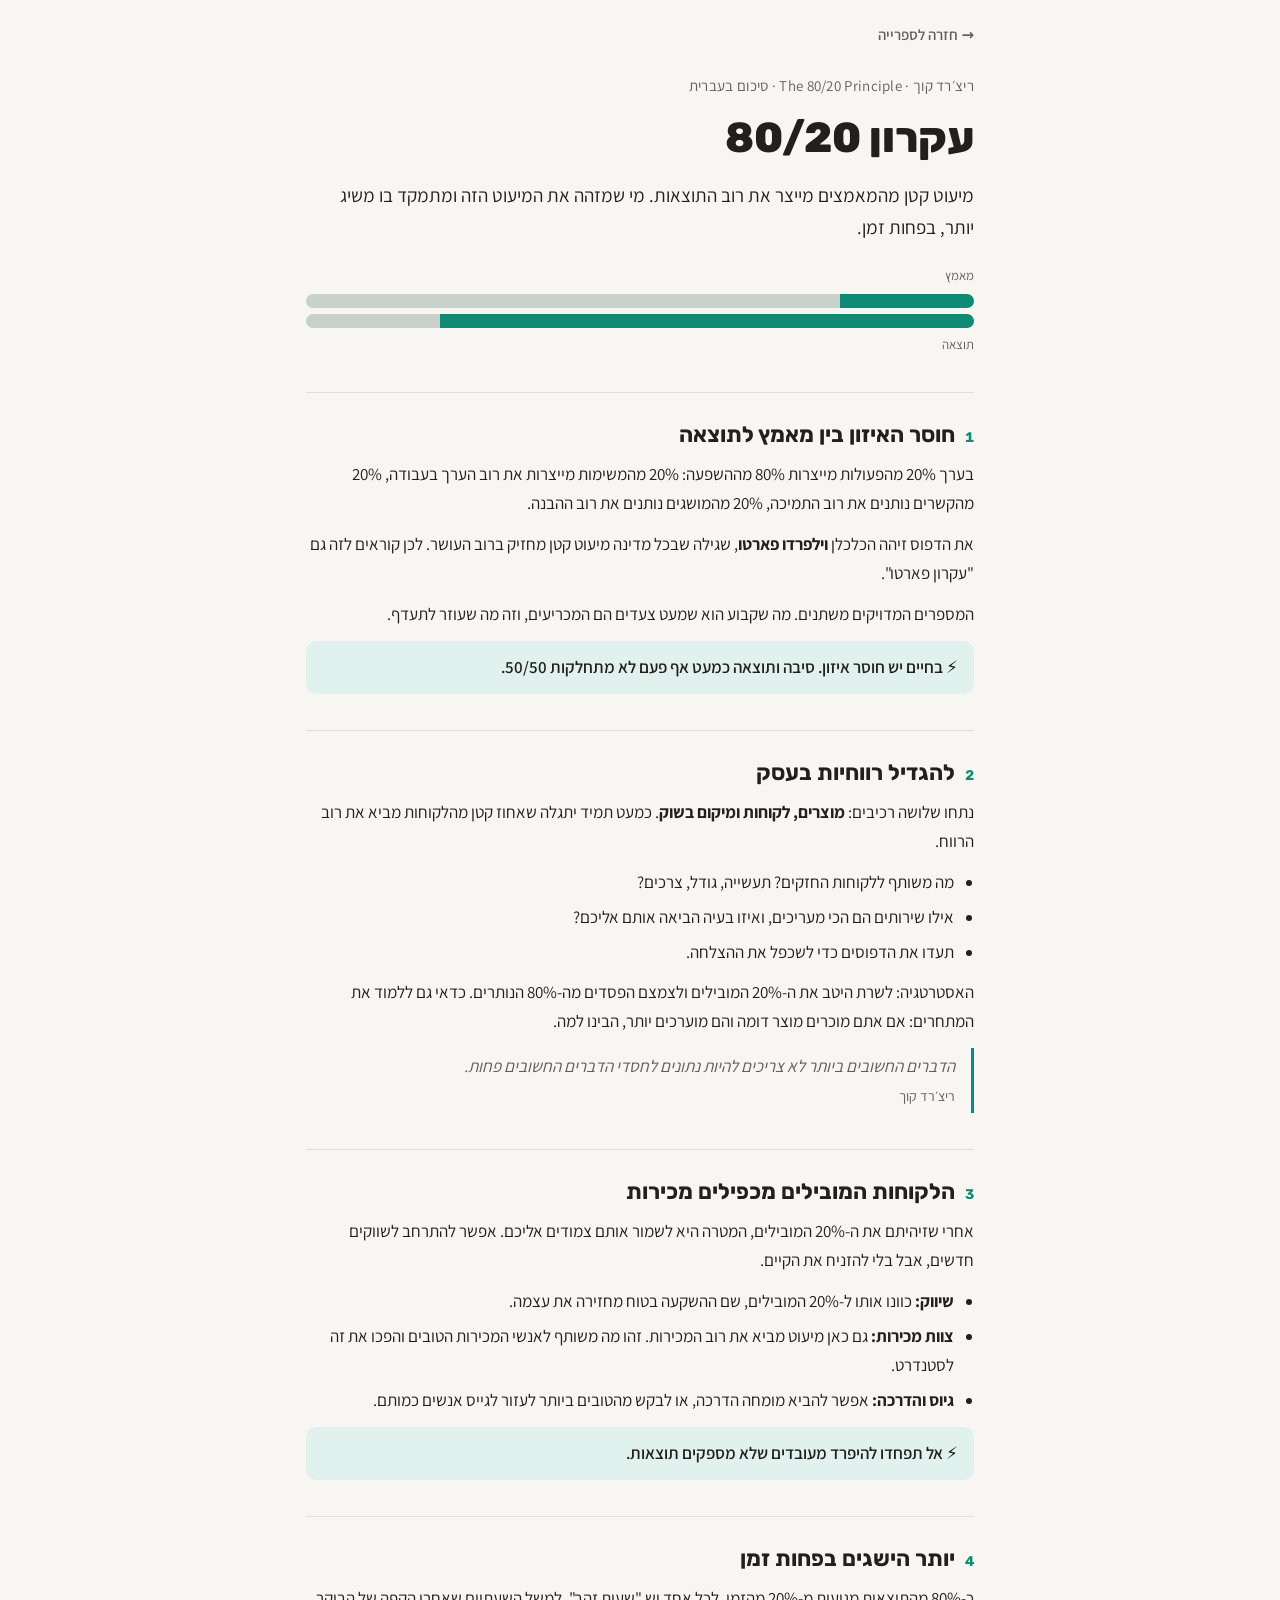
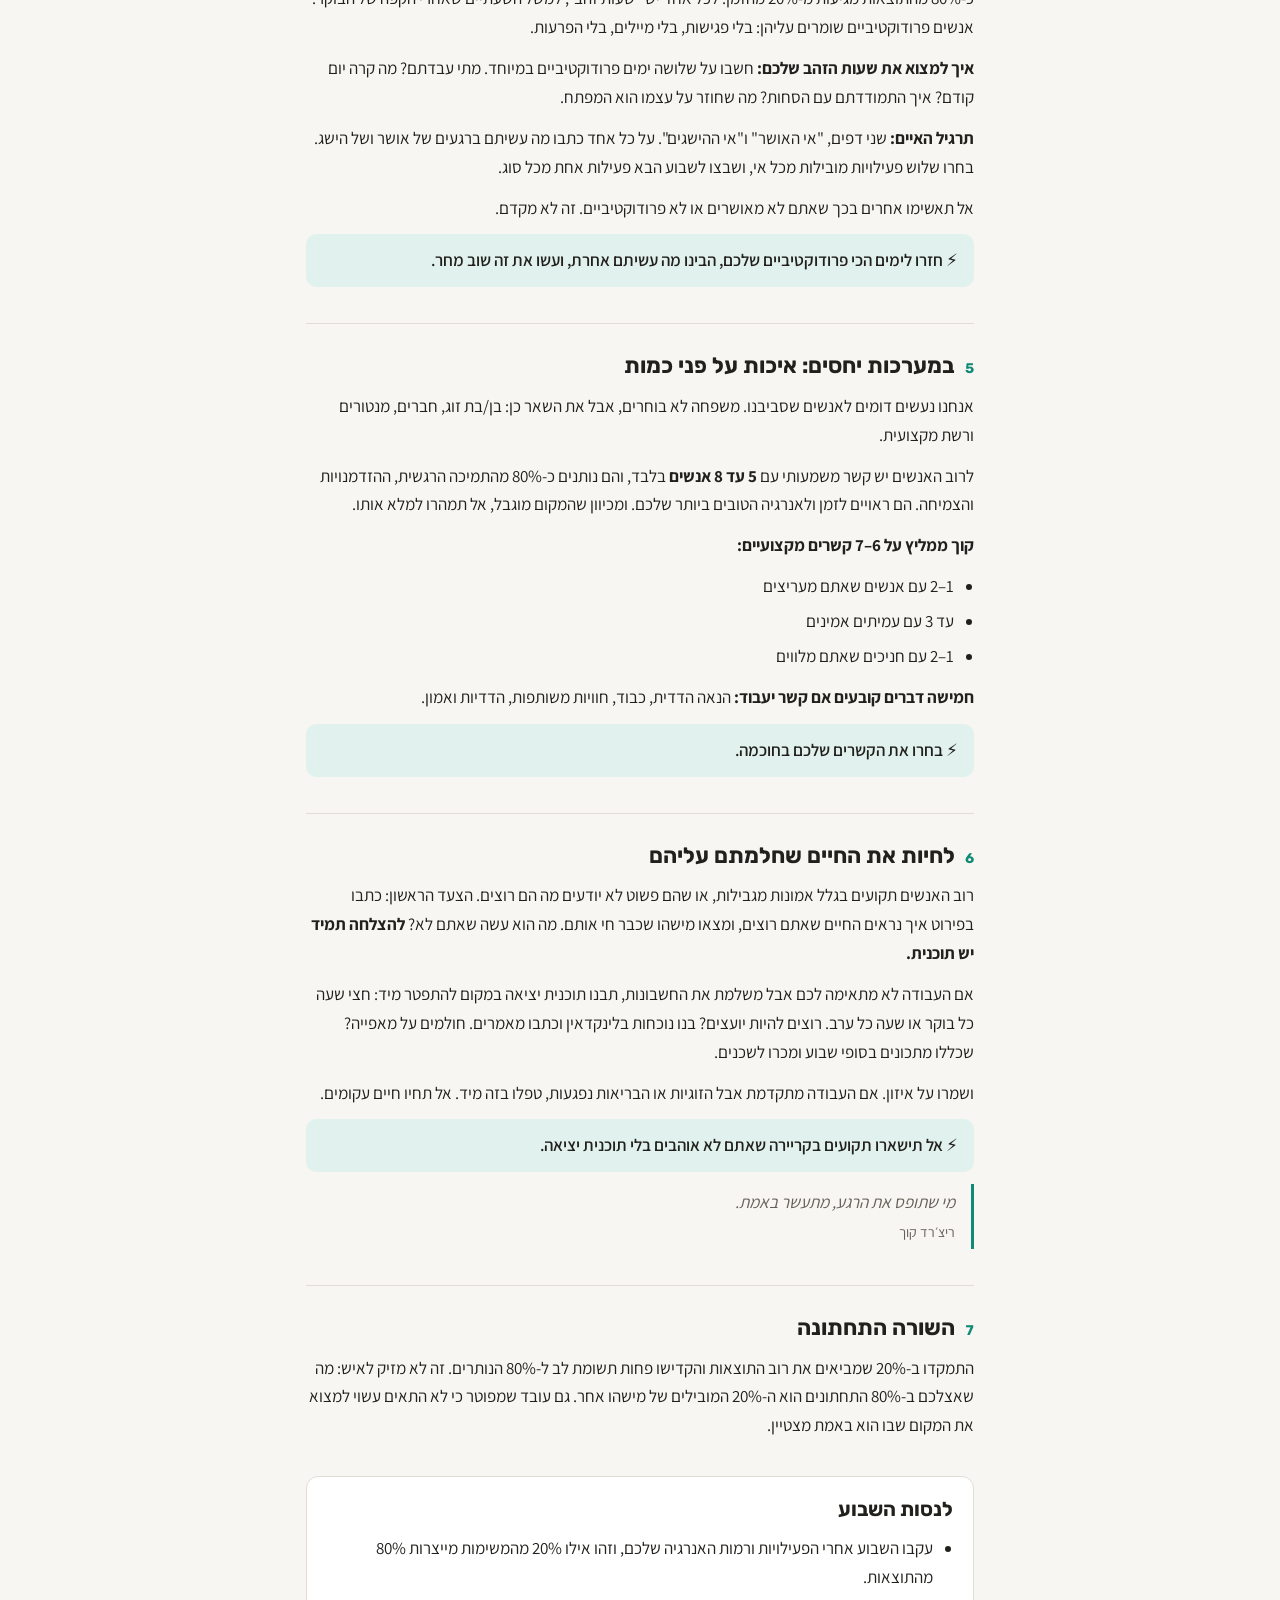
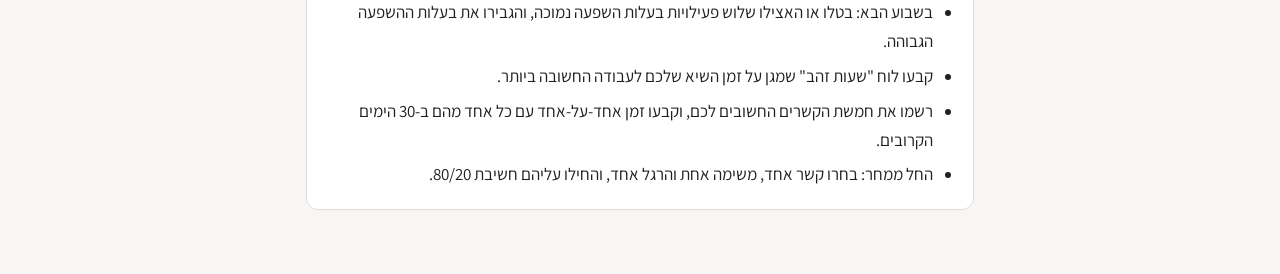
==== books/80-20-principle.html @ ce98ca0f "Restore folder structure (books/, assets/) so links and styles work Co-Authored-By: Claude Opus 5.5 " ====
<!doctype html>
<html lang="he" dir="rtl">
<head>
<meta charset="utf-8">
<meta name="viewport" content="width=device-width,initial-scale=1,viewport-fit=cover">
<title>עקרון 80/20 · הספרייה שלי</title>
<link rel="preconnect" href="https://fonts.googleapis.com">
<link rel="stylesheet" href="https://fonts.googleapis.com/css2?family=Rubik:wght@500;700;800&family=Assistant:wght@400;600;700&display=swap">
<link rel="stylesheet" href="../assets/book.css">
<style>
:root{--accent:#0f8a74;--accent-soft:#e1f2ee;--minor:#c9d1cd}
@media (prefers-color-scheme:dark){:root:not([data-theme="light"]){--accent:#3fc4a8;--accent-soft:#1d3530;--minor:#3a4440}}
:root[data-theme="dark"]{--accent:#3fc4a8;--accent-soft:#1d3530;--minor:#3a4440}
.split{display:flex;flex-direction:column;gap:6px;margin-top:8px}
.bar{display:flex;height:14px;border-radius:7px;overflow:hidden}
.bar .a{flex:20;background:var(--accent)} .bar .b{flex:80;background:var(--minor)}
.bar2 .a{flex:80;background:var(--accent)} .bar2 .b{flex:20;background:var(--minor)}
.split .lbl{display:flex;justify-content:space-between;font-size:13px;color:var(--muted)}
</style>
</head>
<body>
<nav class="topnav"><a href="../">→ חזרה לספרייה</a></nav>
<div class="wrap">
  <header>
    <div class="meta">ריצ׳רד קוך · The 80/20 Principle · סיכום בעברית</div>
    <h1>עקרון 80/20</h1>
    <p class="lead">מיעוט קטן מהמאמצים מייצר את רוב התוצאות. מי שמזהה את המיעוט הזה ומתמקד בו משיג יותר, בפחות זמן.</p>
    <div class="split" aria-label="20 אחוז מהמאמץ מייצרים 80 אחוז מהתוצאות">
      <div class="lbl"><span>מאמץ</span><span></span></div>
      <div class="bar"><span class="a"></span><span class="b"></span></div>
      <div class="bar bar2"><span class="a"></span><span class="b"></span></div>
      <div class="lbl"><span>תוצאה</span><span></span></div>
    </div>
  </header>

  <section>
    <h2><span class="n">1</span>חוסר האיזון בין מאמץ לתוצאה</h2>
    <p>בערך 20% מהפעולות מייצרות 80% מההשפעה: 20% מהמשימות מייצרות את רוב הערך בעבודה, 20% מהקשרים נותנים את רוב התמיכה, 20% מהמושגים נותנים את רוב ההבנה.</p>
    <p>את הדפוס זיהה הכלכלן <strong>וילפרדו פארטו</strong>, שגילה שבכל מדינה מיעוט קטן מחזיק ברוב העושר. לכן קוראים לזה גם "עקרון פארטו".</p>
    <p>המספרים המדויקים משתנים. מה שקבוע הוא שמעט צעדים הם המכריעים, וזה מה שעוזר לתעדף.</p>
    <p class="key">בחיים יש חוסר איזון. סיבה ותוצאה כמעט אף פעם לא מתחלקות 50/50.</p>
  </section>

  <section>
    <h2><span class="n">2</span>להגדיל רווחיות בעסק</h2>
    <p>נתחו שלושה רכיבים: <strong>מוצרים, לקוחות ומיקום בשוק</strong>. כמעט תמיד יתגלה שאחוז קטן מהלקוחות מביא את רוב הרווח.</p>
    <ul>
      <li>מה משותף ללקוחות החזקים? תעשייה, גודל, צרכים?</li>
      <li>אילו שירותים הם הכי מעריכים, ואיזו בעיה הביאה אותם אליכם?</li>
      <li>תעדו את הדפוסים כדי לשכפל את ההצלחה.</li>
    </ul>
    <p>האסטרטגיה: לשרת היטב את ה-20% המובילים ולצמצם הפסדים מה-80% הנותרים. כדאי גם ללמוד את המתחרים: אם אתם מוכרים מוצר דומה והם מוערכים יותר, הבינו למה.</p>
    <blockquote>הדברים החשובים ביותר לא צריכים להיות נתונים לחסדי הדברים החשובים פחות.<cite>ריצ׳רד קוך</cite></blockquote>
  </section>

  <section>
    <h2><span class="n">3</span>הלקוחות המובילים מכפילים מכירות</h2>
    <p>אחרי שזיהיתם את ה-20% המובילים, המטרה היא לשמור אותם צמודים אליכם. אפשר להתרחב לשווקים חדשים, אבל בלי להזניח את הקיים.</p>
    <ul>
      <li><strong>שיווק:</strong> כוונו אותו ל-20% המובילים, שם ההשקעה בטוח מחזירה את עצמה.</li>
      <li><strong>צוות מכירות:</strong> גם כאן מיעוט מביא את רוב המכירות. זהו מה משותף לאנשי המכירות הטובים והפכו את זה לסטנדרט.</li>
      <li><strong>גיוס והדרכה:</strong> אפשר להביא מומחה הדרכה, או לבקש מהטובים ביותר לעזור לגייס אנשים כמותם.</li>
    </ul>
    <p class="key">אל תפחדו להיפרד מעובדים שלא מספקים תוצאות.</p>
  </section>

  <section>
    <h2><span class="n">4</span>יותר הישגים בפחות זמן</h2>
    <p>כ-80% מהתוצאות מגיעות מ-20% מהזמן. לכל אחד יש "שעות זהב", למשל השעתיים שאחרי הקפה של הבוקר. אנשים פרודוקטיביים שומרים עליהן: בלי פגישות, בלי מיילים, בלי הפרעות.</p>
    <p><strong>איך למצוא את שעות הזהב שלכם:</strong> חשבו על שלושה ימים פרודוקטיביים במיוחד. מתי עבדתם? מה קרה יום קודם? איך התמודדתם עם הסחות? מה שחוזר על עצמו הוא המפתח.</p>
    <p><strong>תרגיל האיים:</strong> שני דפים, "אי האושר" ו"אי ההישגים". על כל אחד כתבו מה עשיתם ברגעים של אושר ושל הישג. בחרו שלוש פעילויות מובילות מכל אי, ושבצו לשבוע הבא פעילות אחת מכל סוג.</p>
    <p>אל תאשימו אחרים בכך שאתם לא מאושרים או לא פרודוקטיביים. זה לא מקדם.</p>
    <p class="key">חזרו לימים הכי פרודוקטיביים שלכם, הבינו מה עשיתם אחרת, ועשו את זה שוב מחר.</p>
  </section>

  <section>
    <h2><span class="n">5</span>במערכות יחסים: איכות על פני כמות</h2>
    <p>אנחנו נעשים דומים לאנשים שסביבנו. משפחה לא בוחרים, אבל את השאר כן: בן/בת זוג, חברים, מנטורים ורשת מקצועית.</p>
    <p>לרוב האנשים יש קשר משמעותי עם <strong>5 עד 8 אנשים</strong> בלבד, והם נותנים כ-80% מהתמיכה הרגשית, ההזדמנויות והצמיחה. הם ראויים לזמן ולאנרגיה הטובים ביותר שלכם. ומכיוון שהמקום מוגבל, אל תמהרו למלא אותו.</p>
    <p><strong>קוך ממליץ על 6–7 קשרים מקצועיים:</strong></p>
    <ul>
      <li>1–2 עם אנשים שאתם מעריצים</li>
      <li>עד 3 עם עמיתים אמינים</li>
      <li>1–2 עם חניכים שאתם מלווים</li>
    </ul>
    <p><strong>חמישה דברים קובעים אם קשר יעבוד:</strong> הנאה הדדית, כבוד, חוויות משותפות, הדדיות ואמון.</p>
    <p class="key">בחרו את הקשרים שלכם בחוכמה.</p>
  </section>

  <section>
    <h2><span class="n">6</span>לחיות את החיים שחלמתם עליהם</h2>
    <p>רוב האנשים תקועים בגלל אמונות מגבילות, או שהם פשוט לא יודעים מה הם רוצים. הצעד הראשון: כתבו בפירוט איך נראים החיים שאתם רוצים, ומצאו מישהו שכבר חי אותם. מה הוא עשה שאתם לא? <strong>להצלחה תמיד יש תוכנית.</strong></p>
    <p>אם העבודה לא מתאימה לכם אבל משלמת את החשבונות, תבנו תוכנית יציאה במקום להתפטר מיד: חצי שעה כל בוקר או שעה כל ערב. רוצים להיות יועצים? בנו נוכחות בלינקדאין וכתבו מאמרים. חולמים על מאפייה? שכללו מתכונים בסופי שבוע ומכרו לשכנים.</p>
    <p>ושמרו על איזון. אם העבודה מתקדמת אבל הזוגיות או הבריאות נפגעות, טפלו בזה מיד. אל תחיו חיים עקומים.</p>
    <p class="key">אל תישארו תקועים בקריירה שאתם לא אוהבים בלי תוכנית יציאה.</p>
    <blockquote>מי שתופס את הרגע, מתעשר באמת.<cite>ריצ׳רד קוך</cite></blockquote>
  </section>

  <section>
    <h2><span class="n">7</span>השורה התחתונה</h2>
    <p>התמקדו ב-20% שמביאים את רוב התוצאות והקדישו פחות תשומת לב ל-80% הנותרים. זה לא מזיק לאיש: מה שאצלכם ב-80% התחתונים הוא ה-20% המובילים של מישהו אחר. גם עובד שמפוטר כי לא התאים עשוי למצוא את המקום שבו הוא באמת מצטיין.</p>
  </section>

  <div class="todo">
    <h2>לנסות השבוע</h2>
    <ul>
      <li>עקבו השבוע אחרי הפעילויות ורמות האנרגיה שלכם, וזהו אילו 20% מהמשימות מייצרות 80% מהתוצאות.</li>
      <li>בשבוע הבא: בטלו או האצילו שלוש פעילויות בעלות השפעה נמוכה, והגבירו את בעלות ההשפעה הגבוהה.</li>
      <li>קבעו לוח "שעות זהב" שמגן על זמן השיא שלכם לעבודה החשובה ביותר.</li>
      <li>רשמו את חמשת הקשרים החשובים לכם, וקבעו זמן אחד-על-אחד עם כל אחד מהם ב-30 הימים הקרובים.</li>
      <li>החל ממחר: בחרו קשר אחד, משימה אחת והרגל אחד, והחילו עליהם חשיבת 80/20.</li>
    </ul>
  </div>
</div>
</body>
</html>
---- assets/book.css ----
/* Shared styles for every book summary page. Each book sets its own --accent / --accent-soft. */
*,*::before,*::after{box-sizing:border-box}
:root{
  --bg:#f7f6f3; --surface:#ffffff; --fg:#22201d; --muted:#665f58; --line:#e2ddd6;
  --accent:#3b5bdb; --accent-soft:#e7ecfb;
  --display:"Rubik","Assistant",system-ui,sans-serif;
  --body:"Assistant","Rubik",system-ui,sans-serif;
  color-scheme:light;
}
@media (prefers-color-scheme:dark){:root:not([data-theme="light"]){
  --bg:#181614; --surface:#211e1b; --fg:#ece8e3; --muted:#a59d94; --line:#34302b; color-scheme:dark}}
:root[data-theme="dark"]{--bg:#181614; --surface:#211e1b; --fg:#ece8e3; --muted:#a59d94; --line:#34302b; color-scheme:dark}
html{-webkit-text-size-adjust:100%}
body{margin:0;background:var(--bg);color:var(--fg);font-family:var(--body);font-size:17px;line-height:1.7}
img{max-width:100%}
.topnav{direction:rtl;max-width:700px;margin:0 auto;padding:20px max(16px,env(safe-area-inset-right,0px)) 0 max(16px,env(safe-area-inset-left,0px))}
.topnav a{color:var(--muted);text-decoration:none;font-size:15px;font-weight:600}
.topnav a:hover{color:var(--accent)}
.wrap{direction:rtl;max-width:700px;margin:0 auto;padding-block:24px 64px;
  padding-left:max(16px,env(safe-area-inset-left,0px));padding-right:max(16px,env(safe-area-inset-right,0px));
  display:flex;flex-direction:column;gap:36px}
h1,h2{font-family:var(--display);text-wrap:balance;margin:0;line-height:1.25}
h1{font-size:clamp(30px,6vw,42px);font-weight:800}
h2{font-size:22px;font-weight:700;display:flex;gap:10px;align-items:baseline}
h2 .n{font-size:14px;color:var(--accent);font-weight:700;font-variant-numeric:tabular-nums}
p{margin:0}
ul{margin:0;padding-inline-start:20px;display:flex;flex-direction:column;gap:6px}
.meta{color:var(--muted);font-size:15px;letter-spacing:.02em}
header{display:flex;flex-direction:column;gap:14px}
.lead{font-size:19px}
section{display:flex;flex-direction:column;gap:12px;padding-top:28px;border-top:1px solid var(--line)}
.key{background:var(--accent-soft);border-radius:10px;padding:12px 16px;font-weight:600}
.key::before{content:"⚡ "}
blockquote{margin:0;padding:4px 16px;border-inline-start:3px solid var(--accent);font-style:italic;color:var(--muted)}
blockquote cite{display:block;font-style:normal;font-size:14px;margin-top:4px}
.todo{background:var(--surface);border:1px solid var(--line);border-radius:12px;padding:20px;display:flex;flex-direction:column;gap:12px}
.todo h2{font-size:20px}
strong{font-weight:700}
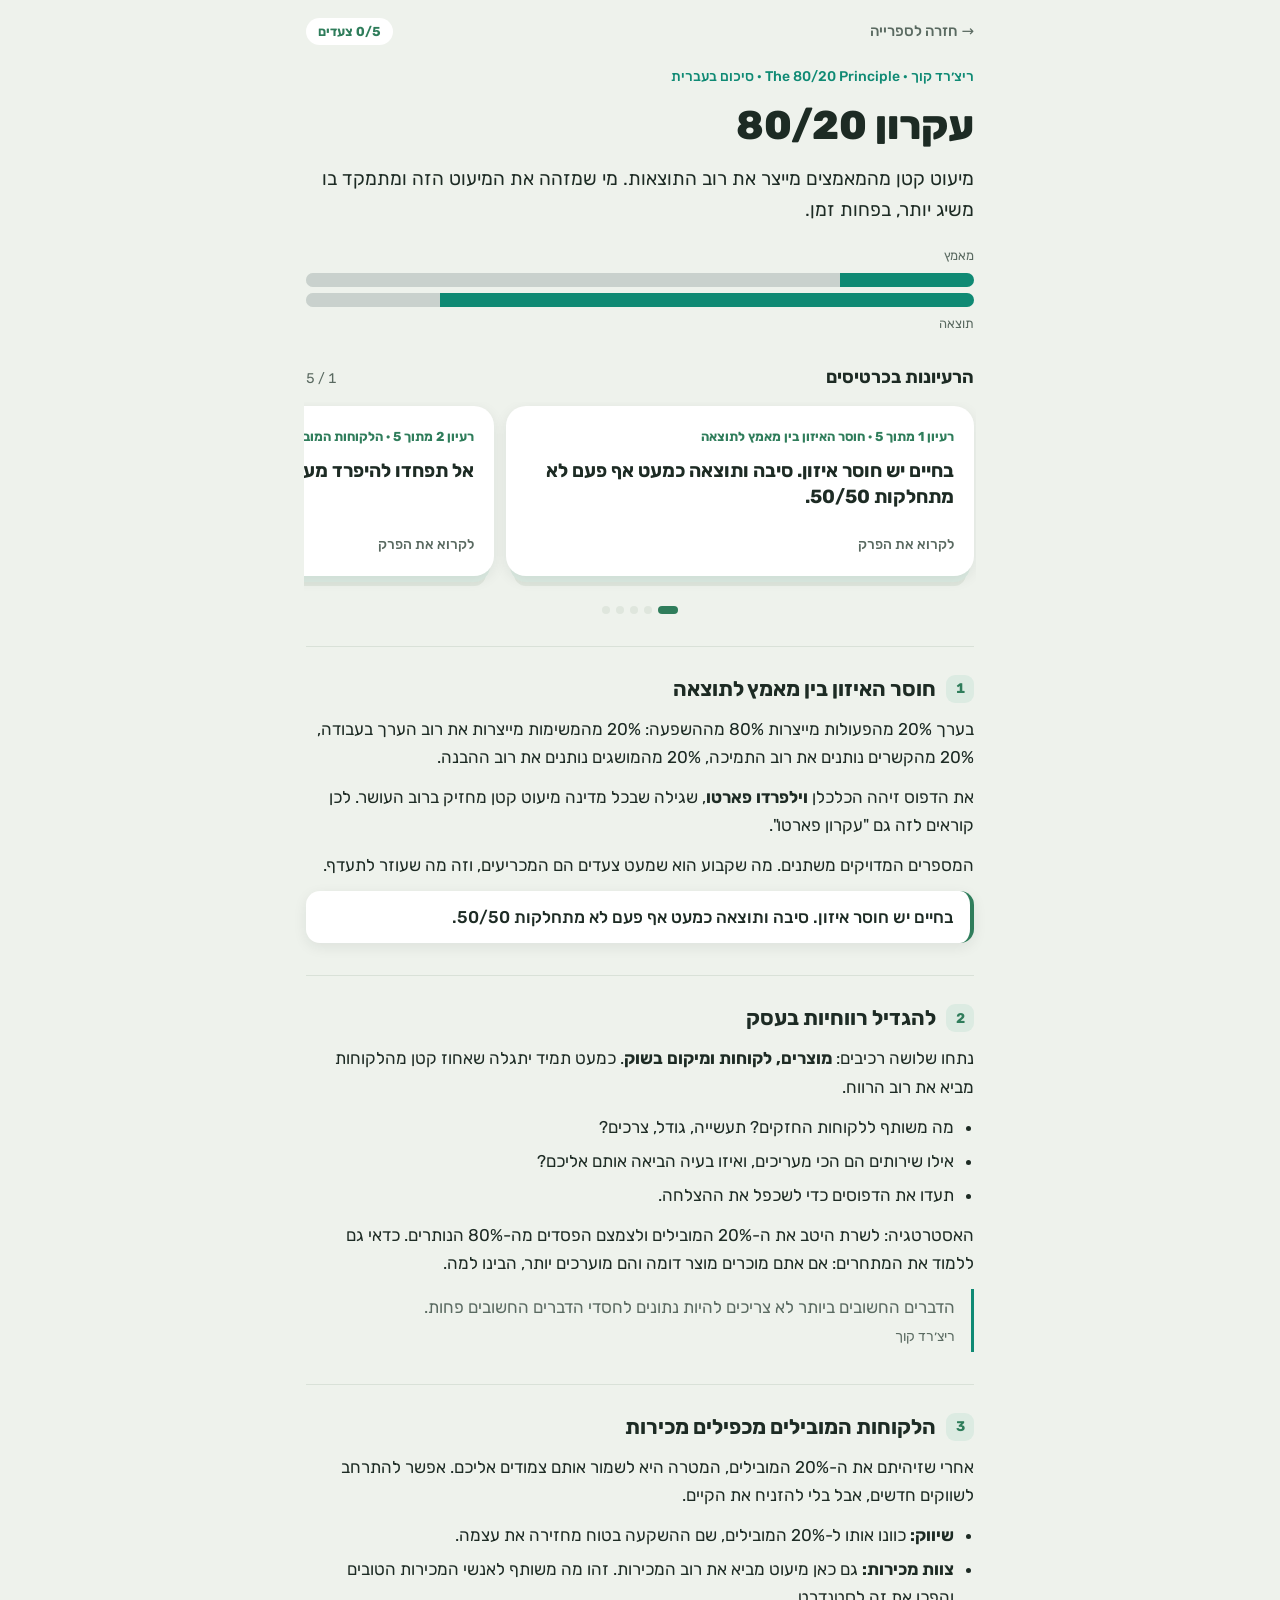
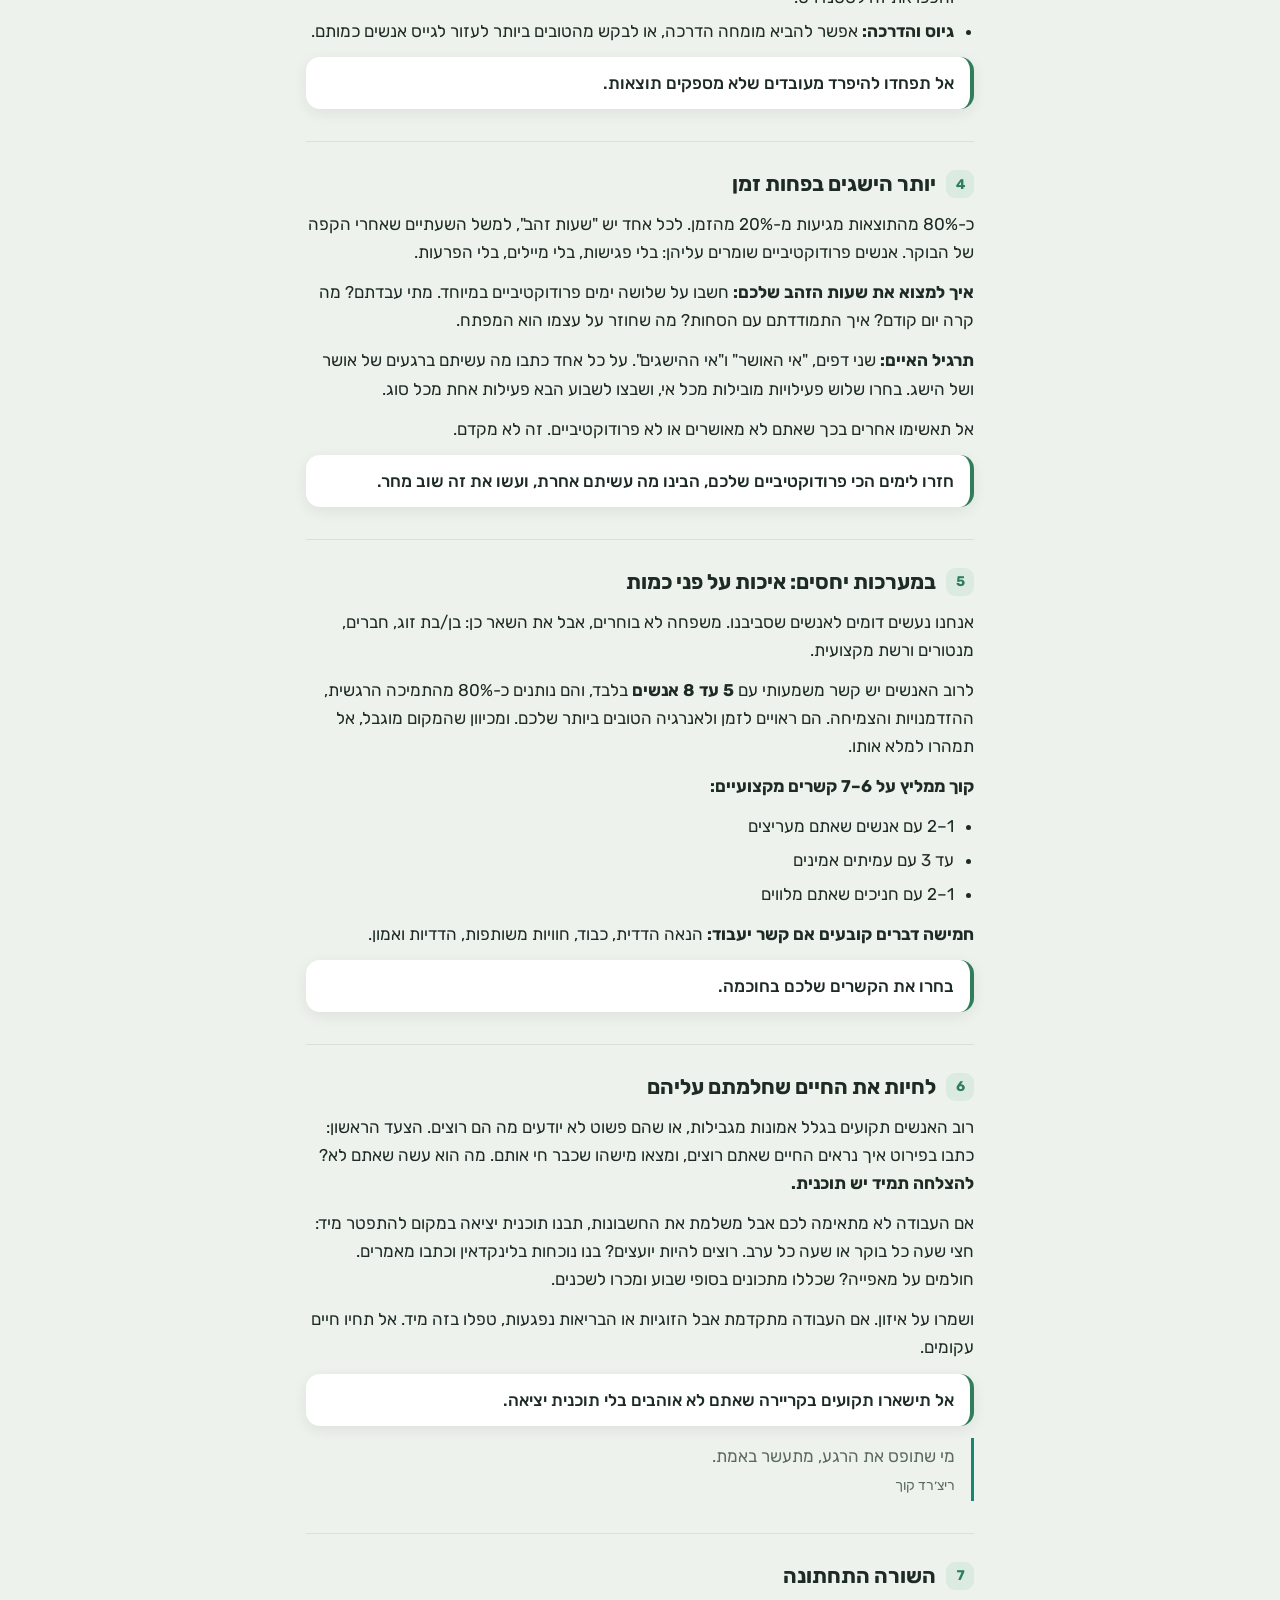
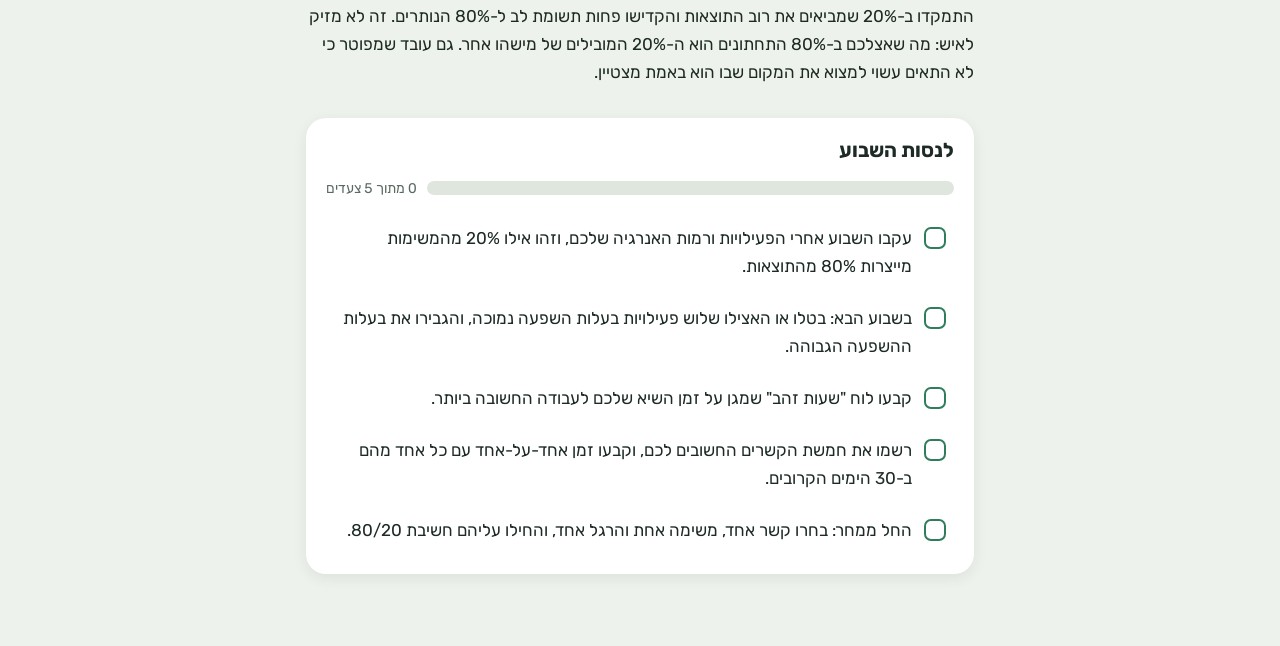
==== commit 0c30cd83: "Redesign site as memory cards: idea of the day, idea deck, step checklists Co-Authored-By: Claude Op" ====
--- a/books/80-20-principle.html
+++ b/books/80-20-principle.html
@@ -5,8 +5,9 @@
 <meta name="viewport" content="width=device-width,initial-scale=1,viewport-fit=cover">
 <title>עקרון 80/20 · הספרייה שלי</title>
 <link rel="preconnect" href="https://fonts.googleapis.com">
-<link rel="stylesheet" href="https://fonts.googleapis.com/css2?family=Rubik:wght@500;700;800&family=Assistant:wght@400;600;700&display=swap">
+<link rel="stylesheet" href="https://fonts.googleapis.com/css2?family=Rubik:wght@400;500;700;800&display=swap">
 <link rel="stylesheet" href="../assets/book.css">
+<script src="../assets/book.js" defer></script>
 <style>
 :root{--accent:#0f8a74;--accent-soft:#e1f2ee;--minor:#c9d1cd}
 @media (prefers-color-scheme:dark){:root:not([data-theme="light"]){--accent:#3fc4a8;--accent-soft:#1d3530;--minor:#3a4440}}
--- a/assets/book.css
+++ b/assets/book.css
@@ -1,38 +1,65 @@
-/* Shared styles for every book summary page. Each book sets its own --accent / --accent-soft. */
-*,*::before,*::after{box-sizing:border-box}
-:root{
-  --bg:#f7f6f3; --surface:#ffffff; --fg:#22201d; --muted:#665f58; --line:#e2ddd6;
-  --accent:#3b5bdb; --accent-soft:#e7ecfb;
-  --display:"Rubik","Assistant",system-ui,sans-serif;
-  --body:"Assistant","Rubik",system-ui,sans-serif;
-  color-scheme:light;
-}
-@media (prefers-color-scheme:dark){:root:not([data-theme="light"]){
-  --bg:#181614; --surface:#211e1b; --fg:#ece8e3; --muted:#a59d94; --line:#34302b; color-scheme:dark}}
-:root[data-theme="dark"]{--bg:#181614; --surface:#211e1b; --fg:#ece8e3; --muted:#a59d94; --line:#34302b; color-scheme:dark}
-html{-webkit-text-size-adjust:100%}
-body{margin:0;background:var(--bg);color:var(--fg);font-family:var(--body);font-size:17px;line-height:1.7}
-img{max-width:100%}
-.topnav{direction:rtl;max-width:700px;margin:0 auto;padding:20px max(16px,env(safe-area-inset-right,0px)) 0 max(16px,env(safe-area-inset-left,0px))}
-.topnav a{color:var(--muted);text-decoration:none;font-size:15px;font-weight:600}
-.topnav a:hover{color:var(--accent)}
-.wrap{direction:rtl;max-width:700px;margin:0 auto;padding-block:24px 64px;
+/* Shared styles for every book summary page. Tokens come from theme.css.
+   Each book sets its own --accent / --accent-soft (used for its labels and quotes). */
+@import url("theme.css");
+:root{--accent:var(--leaf);--accent-soft:var(--leaf-soft);--display:var(--font);--body:var(--font)}
+
+.topnav{direction:rtl;max-width:700px;margin:0 auto;display:flex;justify-content:space-between;align-items:center;gap:12px;
+  padding:18px max(16px,env(safe-area-inset-right,0px)) 0 max(16px,env(safe-area-inset-left,0px))}
+.topnav a{color:var(--muted);text-decoration:none;font-size:15px;font-weight:500}
+.topnav a:hover{color:var(--leaf)}
+.topnav .pill{background:var(--surface);border-radius:999px;padding:3px 12px;font-size:13px;font-weight:700;color:var(--leaf);font-variant-numeric:tabular-nums}
+
+.wrap{direction:rtl;max-width:700px;margin:0 auto;padding-block:20px 72px;
   padding-left:max(16px,env(safe-area-inset-left,0px));padding-right:max(16px,env(safe-area-inset-right,0px));
-  display:flex;flex-direction:column;gap:36px}
-h1,h2{font-family:var(--display);text-wrap:balance;margin:0;line-height:1.25}
-h1{font-size:clamp(30px,6vw,42px);font-weight:800}
-h2{font-size:22px;font-weight:700;display:flex;gap:10px;align-items:baseline}
-h2 .n{font-size:14px;color:var(--accent);font-weight:700;font-variant-numeric:tabular-nums}
+  display:flex;flex-direction:column;gap:32px}
+h1,h2,h3{font-family:var(--font);text-wrap:balance;margin:0;line-height:1.25}
+h1{font-size:clamp(28px,6vw,40px);font-weight:800}
+h2{font-size:21px;font-weight:700;display:flex;gap:10px;align-items:center}
+h2 .n{flex:none;width:28px;height:28px;border-radius:9px;background:var(--leaf-soft);color:var(--leaf);display:grid;place-items:center;font-size:14px;font-weight:700;font-variant-numeric:tabular-nums}
 p{margin:0}
 ul{margin:0;padding-inline-start:20px;display:flex;flex-direction:column;gap:6px}
-.meta{color:var(--muted);font-size:15px;letter-spacing:.02em}
-header{display:flex;flex-direction:column;gap:14px}
+strong{font-weight:700}
+.meta{color:var(--accent);font-size:14px;font-weight:500}
+header{display:flex;flex-direction:column;gap:12px}
 .lead{font-size:19px}
+
 section{display:flex;flex-direction:column;gap:12px;padding-top:28px;border-top:1px solid var(--line)}
-.key{background:var(--accent-soft);border-radius:10px;padding:12px 16px;font-weight:600}
-.key::before{content:"⚡ "}
-blockquote{margin:0;padding:4px 16px;border-inline-start:3px solid var(--accent);font-style:italic;color:var(--muted)}
+.key{background:var(--surface);border-radius:14px;padding:12px 16px;font-weight:500;border-inline-start:4px solid var(--leaf);box-shadow:var(--shadow)}
+blockquote{margin:0;padding:4px 16px;border-inline-start:3px solid var(--accent);color:var(--muted)}
 blockquote cite{display:block;font-style:normal;font-size:14px;margin-top:4px}
-.todo{background:var(--surface);border:1px solid var(--line);border-radius:12px;padding:20px;display:flex;flex-direction:column;gap:12px}
+
+/* Idea deck, built by book.js from each section's .key line */
+.deck{display:flex;flex-direction:column;gap:12px}
+.deck-head{display:flex;justify-content:space-between;align-items:baseline;gap:12px}
+.deck-head h2{font-size:18px}
+.deck-head span{color:var(--muted);font-size:14px;font-variant-numeric:tabular-nums}
+.cards{display:flex;gap:12px;overflow-x:auto;scroll-snap-type:x mandatory;padding:4px 2px 18px;margin-inline:-2px;scrollbar-width:none}
+.cards::-webkit-scrollbar{display:none}
+.fc{flex:0 0 88%;scroll-snap-align:center;background:var(--surface);border-radius:20px;padding:20px;display:flex;flex-direction:column;gap:10px;min-height:170px;
+  box-shadow:var(--shadow),0 10px 0 -4px var(--leaf-soft),0 18px 0 -8px var(--track)}
+.fc small{color:var(--leaf);font-weight:700;font-size:13px}
+.fc p{font-size:19px;font-weight:700;line-height:1.4}
+.fc a{margin-top:auto;font-size:14px;color:var(--muted);text-decoration:none;font-weight:500}
+.fc a:hover{color:var(--leaf)}
+.dots{display:flex;gap:6px;justify-content:center}
+.dots button{width:8px;height:8px;padding:0;border:0;border-radius:4px;background:var(--track);cursor:pointer}
+.dots button[aria-current="true"]{width:20px;background:var(--leaf)}
+@media (prefers-reduced-motion:no-preference){.cards{scroll-behavior:smooth}.dots button{transition:width .2s ease}}
+@media (min-width:640px){.fc{flex-basis:70%}}
+
+/* Practical steps as a checklist */
+.todo{background:var(--surface);border-radius:20px;padding:20px;display:flex;flex-direction:column;gap:14px;box-shadow:var(--shadow)}
 .todo h2{font-size:20px}
-strong{font-weight:700}
+.todo ul{list-style:none;padding:0;gap:4px}
+.todo .weeks{display:flex;flex-direction:column;gap:4px}
+.todo .weeks li{background:none;border:0;padding:0}
+.todo .weeks b{color:var(--leaf);font-size:15px;display:block}
+.todo-progress{display:flex;align-items:center;gap:10px;font-size:14px;color:var(--muted);font-variant-numeric:tabular-nums}
+.todo-progress .bar{flex:1}
+.step{display:flex;gap:12px;align-items:flex-start;padding:10px 8px;border-radius:12px;cursor:pointer}
+.step:hover{background:var(--bg)}
+.step input{appearance:none;-webkit-appearance:none;flex:none;width:22px;height:22px;margin:3px 0 0;border:2px solid var(--leaf);border-radius:7px;cursor:pointer;display:grid;place-items:center}
+.step input::after{content:"";width:6px;height:11px;border:solid var(--leaf-ink);border-width:0 2.5px 2.5px 0;transform:rotate(45deg) translate(-1px,-1px);opacity:0}
+.step input:checked{background:var(--leaf)}
+.step input:checked::after{opacity:1}
+.step input:checked + span{color:var(--muted);text-decoration:line-through;text-decoration-color:var(--line)}
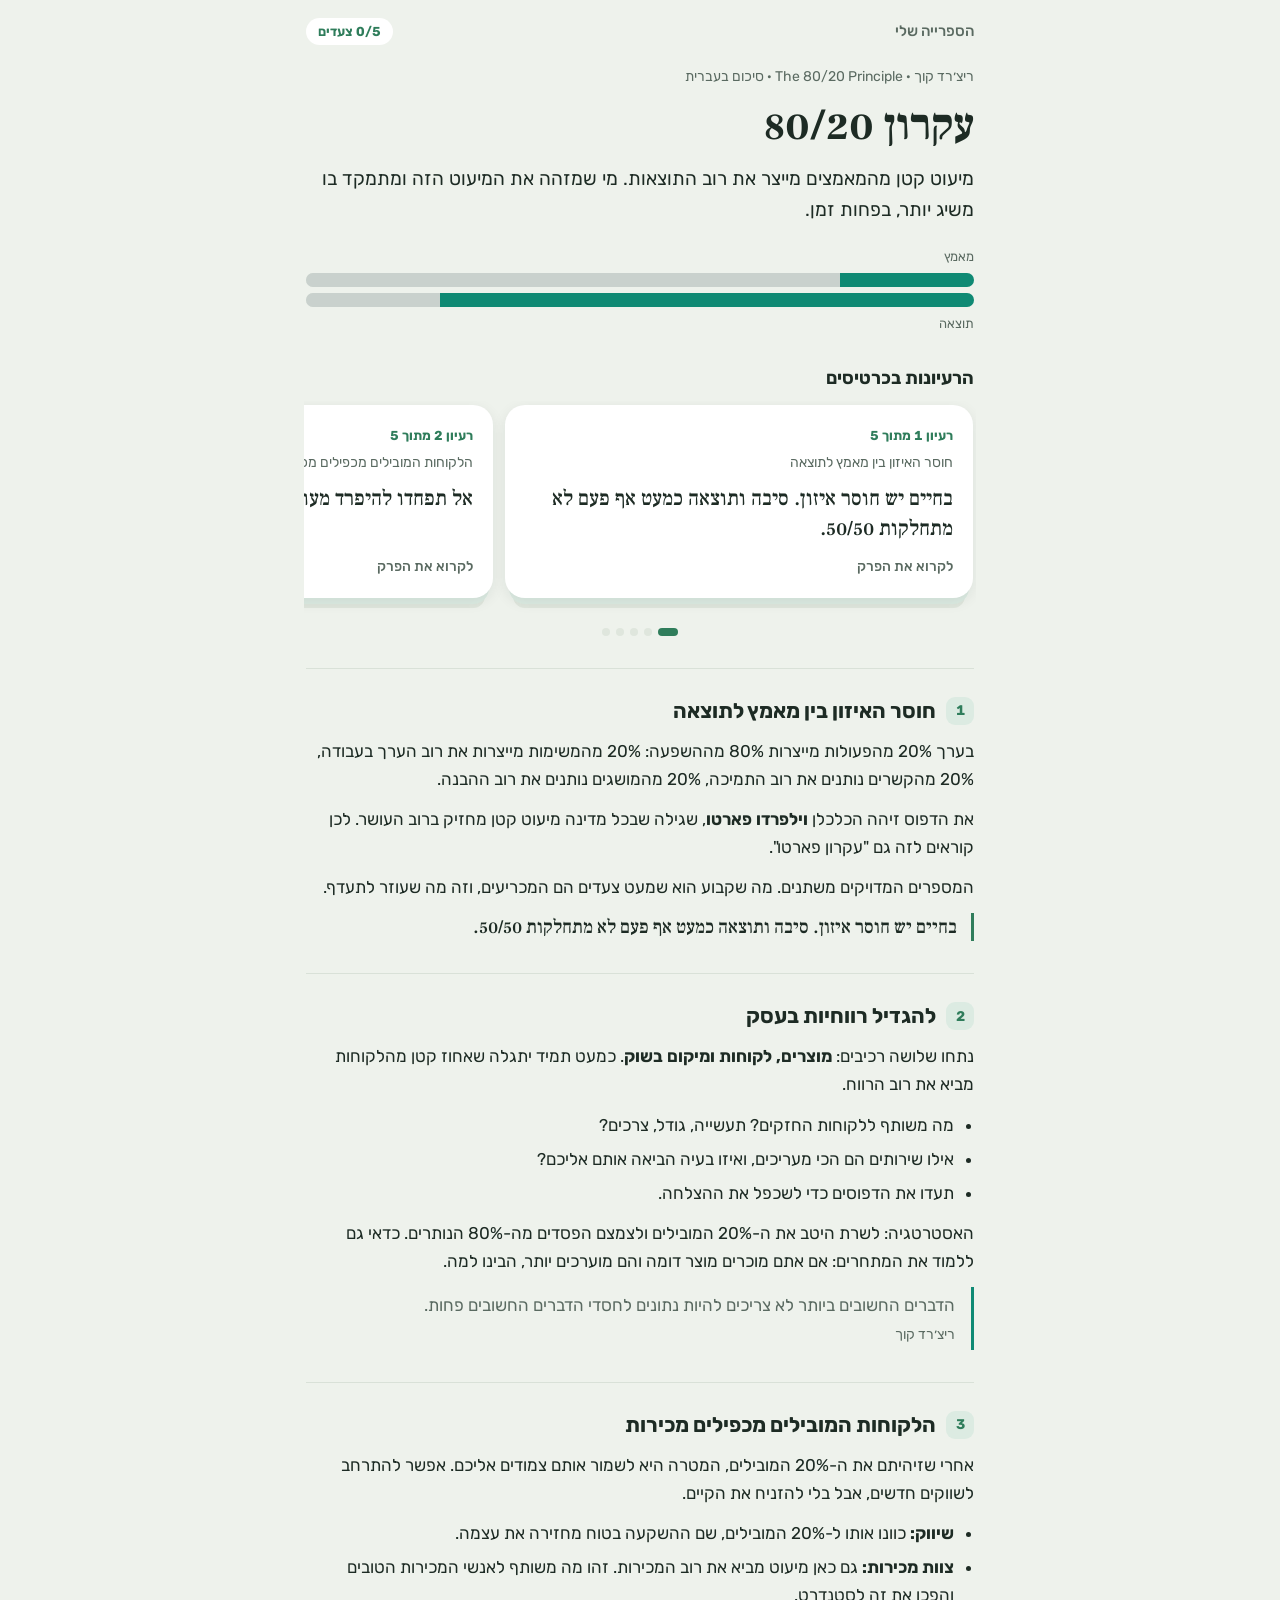
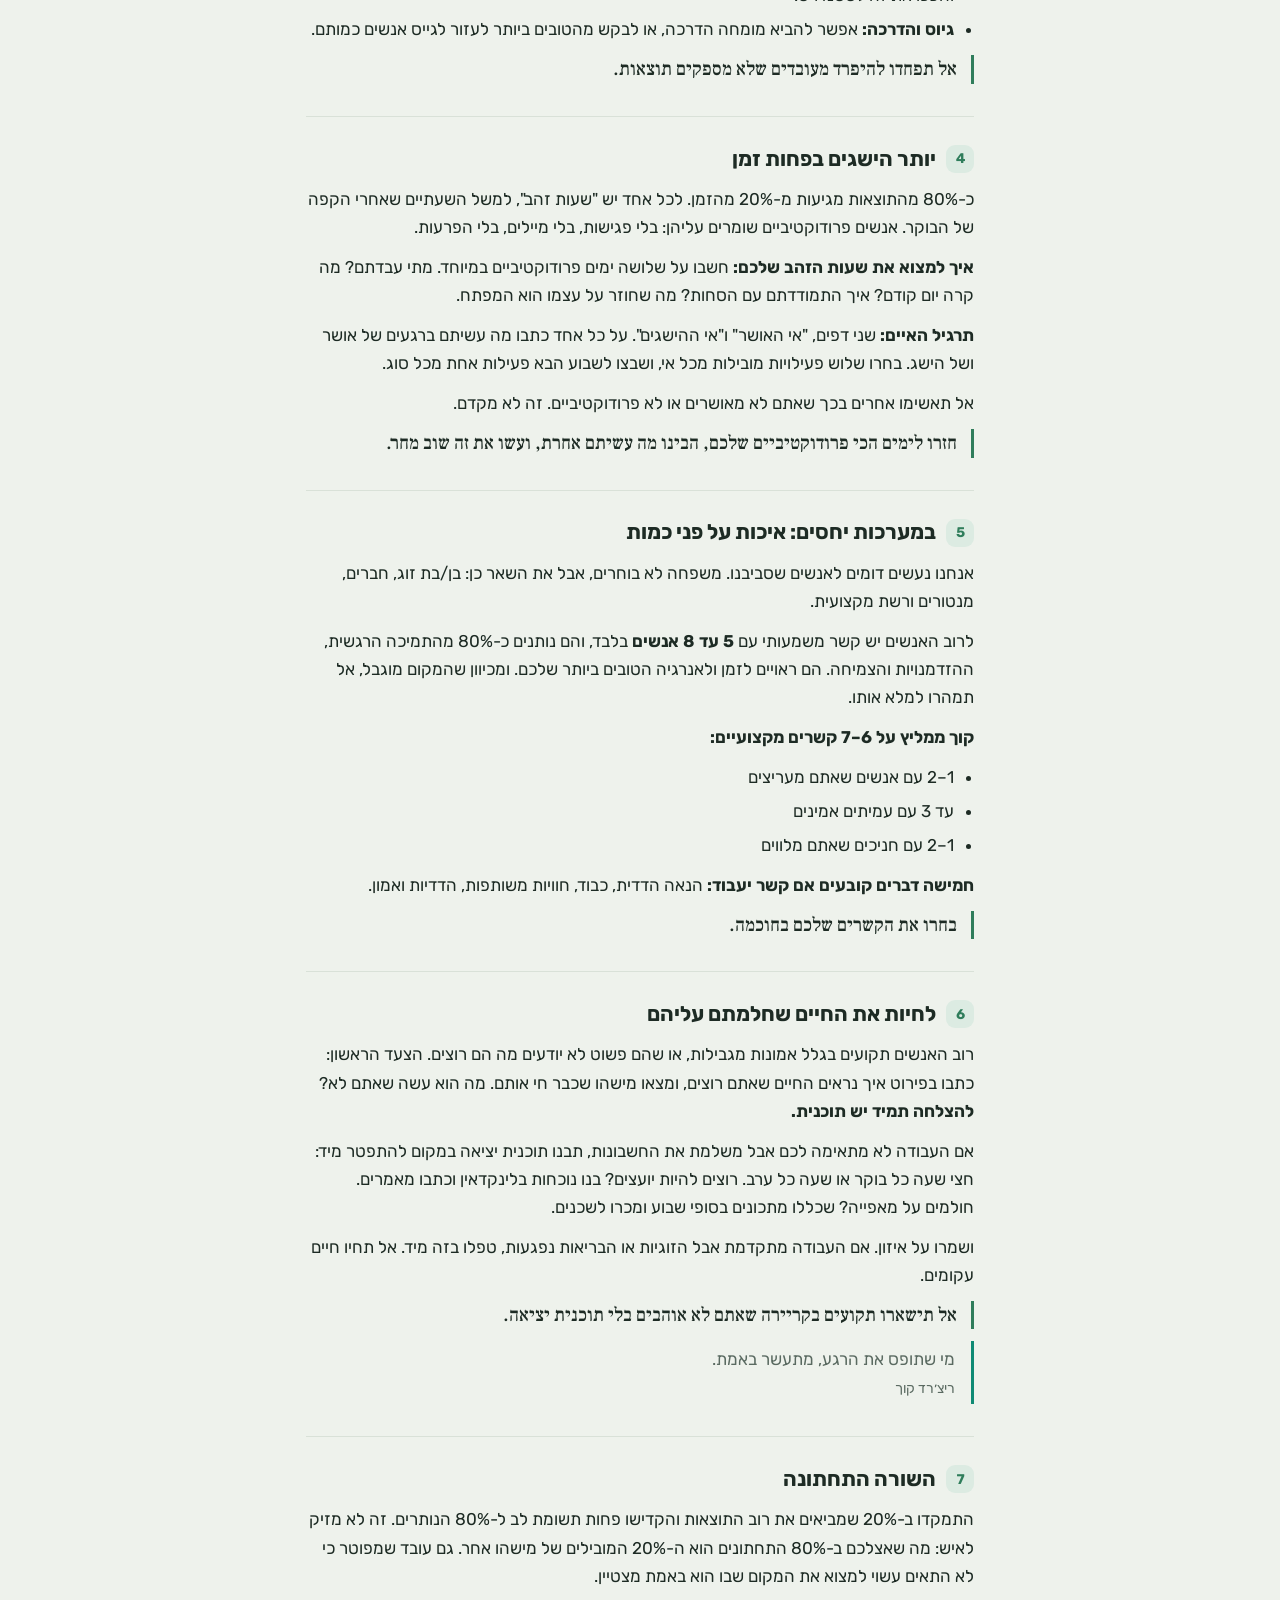
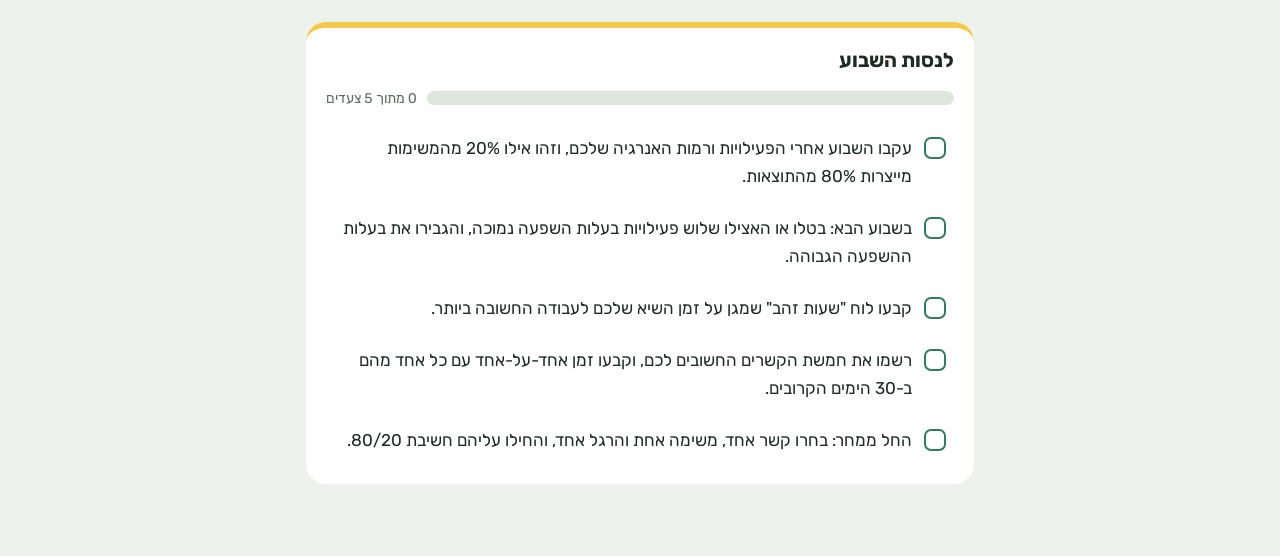
==== commit 955fbdfc: "Refine design with Anthropic frontend-design: flashcard hero, serif for ideas, quieter list Co-Autho" ====
--- a/books/80-20-principle.html
+++ b/books/80-20-principle.html
@@ -5,7 +5,7 @@
 <meta name="viewport" content="width=device-width,initial-scale=1,viewport-fit=cover">
 <title>עקרון 80/20 · הספרייה שלי</title>
 <link rel="preconnect" href="https://fonts.googleapis.com">
-<link rel="stylesheet" href="https://fonts.googleapis.com/css2?family=Rubik:wght@400;500;700;800&display=swap">
+<link rel="stylesheet" href="https://fonts.googleapis.com/css2?family=Frank+Ruhl+Libre:wght@500;700&family=Rubik:wght@400;500;700;800&display=swap">
 <link rel="stylesheet" href="../assets/book.css">
 <script src="../assets/book.js" defer></script>
 <style>
@@ -20,7 +20,7 @@
 </style>
 </head>
 <body>
-<nav class="topnav"><a href="../">→ חזרה לספרייה</a></nav>
+<nav class="topnav"><a href="../">הספרייה שלי</a></nav>
 <div class="wrap">
   <header>
     <div class="meta">ריצ׳רד קוך · The 80/20 Principle · סיכום בעברית</div>
--- a/assets/book.css
+++ b/assets/book.css
@@ -7,24 +7,25 @@
   padding:18px max(16px,env(safe-area-inset-right,0px)) 0 max(16px,env(safe-area-inset-left,0px))}
 .topnav a{color:var(--muted);text-decoration:none;font-size:15px;font-weight:500}
 .topnav a:hover{color:var(--leaf)}
+.topnav .pill:empty{display:none}
 .topnav .pill{background:var(--surface);border-radius:999px;padding:3px 12px;font-size:13px;font-weight:700;color:var(--leaf);font-variant-numeric:tabular-nums}
 
 .wrap{direction:rtl;max-width:700px;margin:0 auto;padding-block:20px 72px;
   padding-left:max(16px,env(safe-area-inset-left,0px));padding-right:max(16px,env(safe-area-inset-right,0px));
   display:flex;flex-direction:column;gap:32px}
 h1,h2,h3{font-family:var(--font);text-wrap:balance;margin:0;line-height:1.25}
-h1{font-size:clamp(28px,6vw,40px);font-weight:800}
+h1{font-family:"Frank Ruhl Libre",serif;font-size:clamp(30px,6.5vw,44px);font-weight:700;line-height:1.15}
 h2{font-size:21px;font-weight:700;display:flex;gap:10px;align-items:center}
 h2 .n{flex:none;width:28px;height:28px;border-radius:9px;background:var(--leaf-soft);color:var(--leaf);display:grid;place-items:center;font-size:14px;font-weight:700;font-variant-numeric:tabular-nums}
 p{margin:0}
 ul{margin:0;padding-inline-start:20px;display:flex;flex-direction:column;gap:6px}
 strong{font-weight:700}
-.meta{color:var(--accent);font-size:14px;font-weight:500}
+.meta{color:var(--muted);font-size:14px}
 header{display:flex;flex-direction:column;gap:12px}
 .lead{font-size:19px}
 
 section{display:flex;flex-direction:column;gap:12px;padding-top:28px;border-top:1px solid var(--line)}
-.key{background:var(--surface);border-radius:14px;padding:12px 16px;font-weight:500;border-inline-start:4px solid var(--leaf);box-shadow:var(--shadow)}
+.key{font-family:"Frank Ruhl Libre",serif;font-size:19px;font-weight:500;line-height:1.5;padding-inline-start:14px;border-inline-start:3px solid var(--leaf)}
 blockquote{margin:0;padding:4px 16px;border-inline-start:3px solid var(--accent);color:var(--muted)}
 blockquote cite{display:block;font-style:normal;font-size:14px;margin-top:4px}
 
@@ -37,8 +38,9 @@
 .cards::-webkit-scrollbar{display:none}
 .fc{flex:0 0 88%;scroll-snap-align:center;background:var(--surface);border-radius:20px;padding:20px;display:flex;flex-direction:column;gap:10px;min-height:170px;
   box-shadow:var(--shadow),0 10px 0 -4px var(--leaf-soft),0 18px 0 -8px var(--track)}
-.fc small{color:var(--leaf);font-weight:700;font-size:13px}
-.fc p{font-size:19px;font-weight:700;line-height:1.4}
+.fc small{color:var(--leaf);font-weight:700;font-size:13px;font-variant-numeric:tabular-nums}
+.fc .ch{color:var(--muted);font-size:14px;margin-top:-6px}
+.fc .idea{font-family:"Frank Ruhl Libre",serif;font-size:21px;font-weight:500;line-height:1.45}
 .fc a{margin-top:auto;font-size:14px;color:var(--muted);text-decoration:none;font-weight:500}
 .fc a:hover{color:var(--leaf)}
 .dots{display:flex;gap:6px;justify-content:center}
@@ -48,7 +50,7 @@
 @media (min-width:640px){.fc{flex-basis:70%}}
 
 /* Practical steps as a checklist */
-.todo{background:var(--surface);border-radius:20px;padding:20px;display:flex;flex-direction:column;gap:14px;box-shadow:var(--shadow)}
+.todo{background:var(--surface);border-radius:20px;padding:20px;display:flex;flex-direction:column;gap:14px;border-top:6px solid var(--sun)}
 .todo h2{font-size:20px}
 .todo ul{list-style:none;padding:0;gap:4px}
 .todo .weeks{display:flex;flex-direction:column;gap:4px}
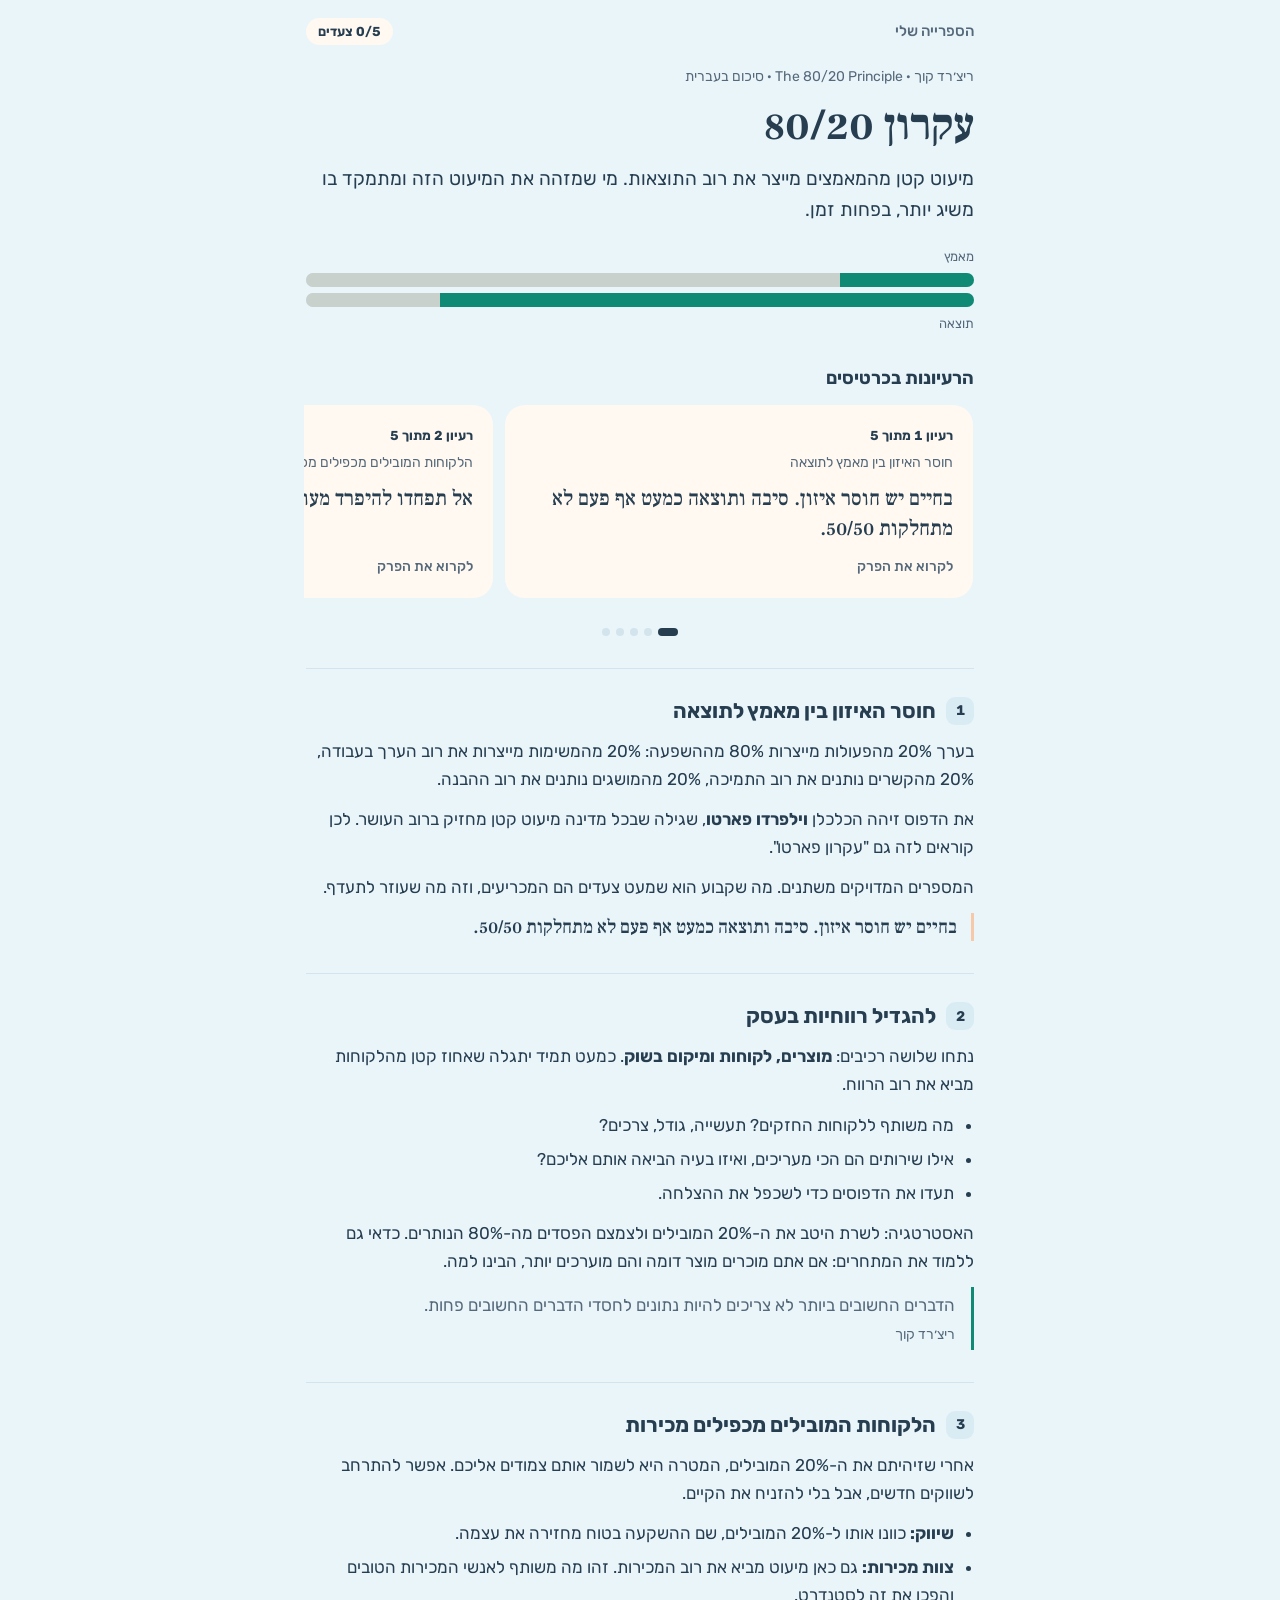
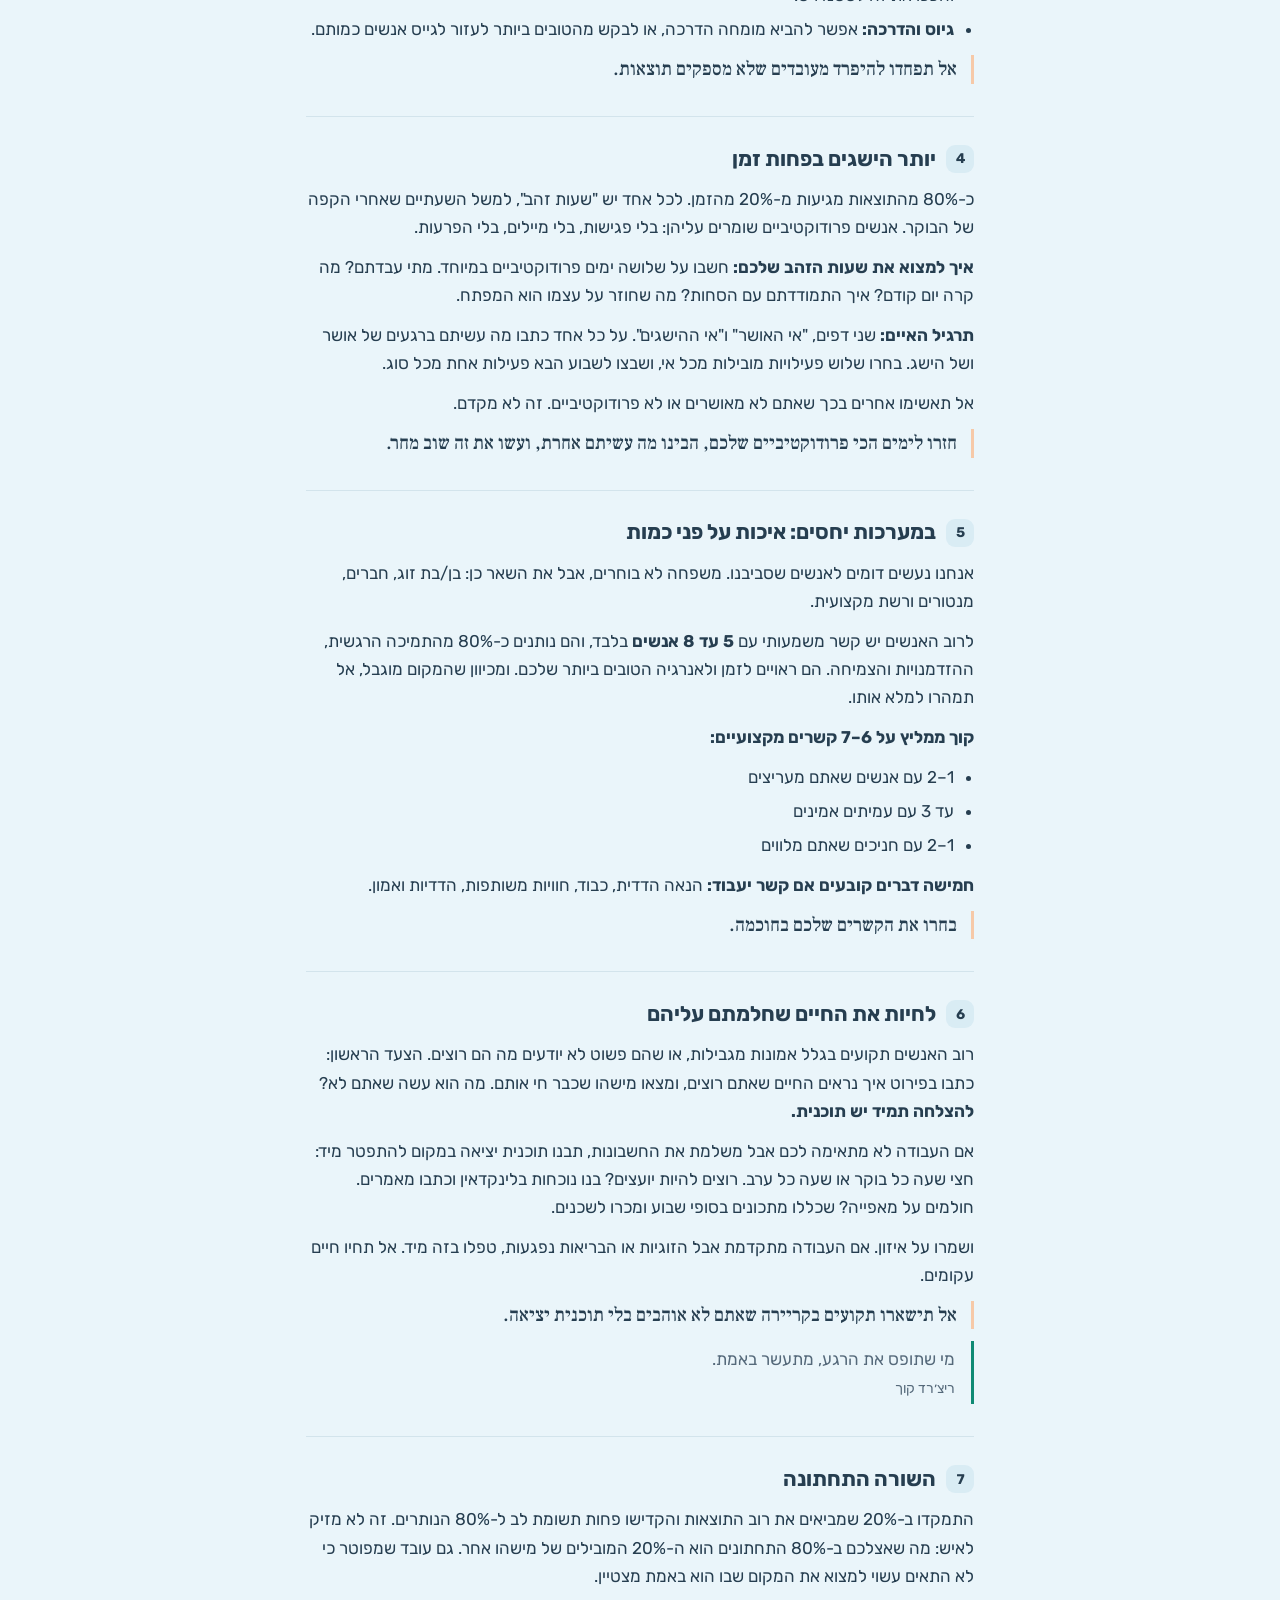
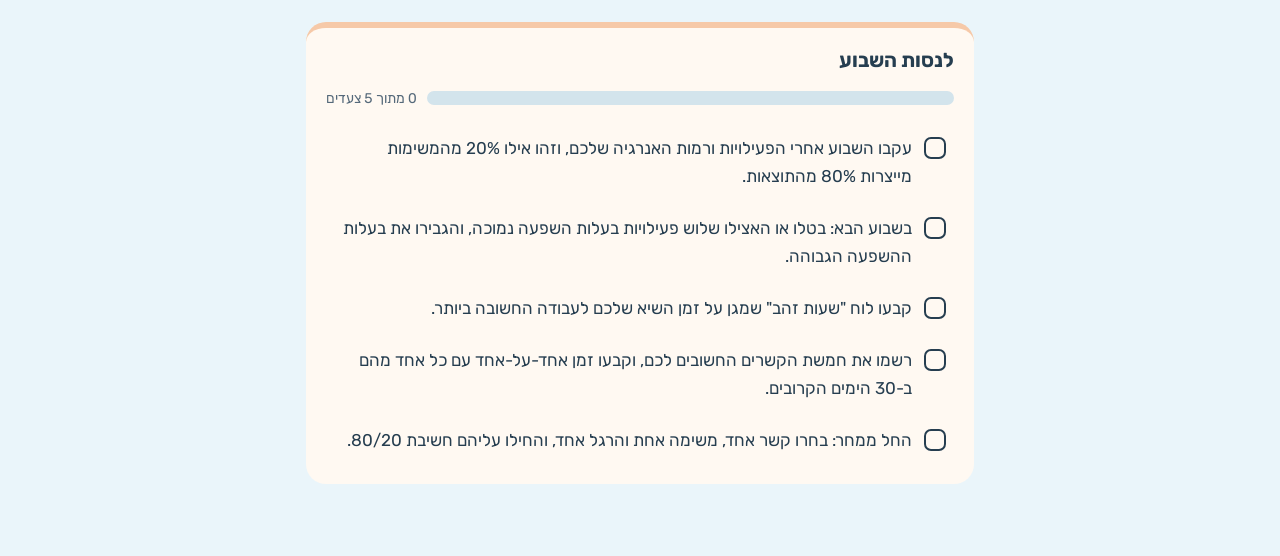
==== commit bb7799cc: "Add home-screen icon (bookmark logo), favicon and web manifest Co-Authored-By: Claude Opus 5.5 <nore" ====
--- a/books/80-20-principle.html
+++ b/books/80-20-principle.html
@@ -4,6 +4,11 @@
 <meta charset="utf-8">
 <meta name="viewport" content="width=device-width,initial-scale=1,viewport-fit=cover">
 <title>עקרון 80/20 · הספרייה שלי</title>
+<link rel="icon" href="../favicon.svg" type="image/svg+xml">
+<link rel="apple-touch-icon" href="../apple-touch-icon.png">
+<link rel="manifest" href="../manifest.webmanifest">
+<meta name="apple-mobile-web-app-title" content="הספרייה">
+<meta name="theme-color" content="#EAF5FA">
 <link rel="preconnect" href="https://fonts.googleapis.com">
 <link rel="stylesheet" href="https://fonts.googleapis.com/css2?family=Frank+Ruhl+Libre:wght@500;700&family=Rubik:wght@400;500;700;800&display=swap">
 <link rel="stylesheet" href="../assets/book.css">
--- a/assets/book.css
+++ b/assets/book.css
@@ -1,22 +1,22 @@
 /* Shared styles for every book summary page. Tokens come from theme.css.
    Each book sets its own --accent / --accent-soft (used for its labels and quotes). */
 @import url("theme.css");
-:root{--accent:var(--leaf);--accent-soft:var(--leaf-soft);--display:var(--font);--body:var(--font)}
+:root{--accent:var(--fg);--accent-soft:var(--primary-soft);--display:var(--font);--body:var(--font)}
 
 .topnav{direction:rtl;max-width:700px;margin:0 auto;display:flex;justify-content:space-between;align-items:center;gap:12px;
   padding:18px max(16px,env(safe-area-inset-right,0px)) 0 max(16px,env(safe-area-inset-left,0px))}
 .topnav a{color:var(--muted);text-decoration:none;font-size:15px;font-weight:500}
-.topnav a:hover{color:var(--leaf)}
+.topnav a:hover{color:var(--fg)}
 .topnav .pill:empty{display:none}
-.topnav .pill{background:var(--surface);border-radius:999px;padding:3px 12px;font-size:13px;font-weight:700;color:var(--leaf);font-variant-numeric:tabular-nums}
+.topnav .pill{background:var(--surface);border-radius:999px;padding:3px 12px;font-size:13px;font-weight:700;color:var(--fg);font-variant-numeric:tabular-nums}
 
 .wrap{direction:rtl;max-width:700px;margin:0 auto;padding-block:20px 72px;
   padding-left:max(16px,env(safe-area-inset-left,0px));padding-right:max(16px,env(safe-area-inset-right,0px));
   display:flex;flex-direction:column;gap:32px}
 h1,h2,h3{font-family:var(--font);text-wrap:balance;margin:0;line-height:1.25}
-h1{font-family:"Frank Ruhl Libre",serif;font-size:clamp(30px,6.5vw,44px);font-weight:700;line-height:1.15}
+h1{font-family:var(--serif);font-size:clamp(30px,6.5vw,44px);font-weight:700;line-height:1.15}
 h2{font-size:21px;font-weight:700;display:flex;gap:10px;align-items:center}
-h2 .n{flex:none;width:28px;height:28px;border-radius:9px;background:var(--leaf-soft);color:var(--leaf);display:grid;place-items:center;font-size:14px;font-weight:700;font-variant-numeric:tabular-nums}
+h2 .n{flex:none;width:28px;height:28px;border-radius:9px;background:var(--primary-soft);color:var(--fg);display:grid;place-items:center;font-size:14px;font-weight:700;font-variant-numeric:tabular-nums}
 p{margin:0}
 ul{margin:0;padding-inline-start:20px;display:flex;flex-direction:column;gap:6px}
 strong{font-weight:700}
@@ -25,7 +25,7 @@
 .lead{font-size:19px}
 
 section{display:flex;flex-direction:column;gap:12px;padding-top:28px;border-top:1px solid var(--line)}
-.key{font-family:"Frank Ruhl Libre",serif;font-size:19px;font-weight:500;line-height:1.5;padding-inline-start:14px;border-inline-start:3px solid var(--leaf)}
+.key{font-family:var(--serif);font-size:19px;font-weight:500;line-height:1.5;padding-inline-start:14px;border-inline-start:3px solid var(--highlight)}
 blockquote{margin:0;padding:4px 16px;border-inline-start:3px solid var(--accent);color:var(--muted)}
 blockquote cite{display:block;font-style:normal;font-size:14px;margin-top:4px}
 
@@ -37,31 +37,31 @@
 .cards{display:flex;gap:12px;overflow-x:auto;scroll-snap-type:x mandatory;padding:4px 2px 18px;margin-inline:-2px;scrollbar-width:none}
 .cards::-webkit-scrollbar{display:none}
 .fc{flex:0 0 88%;scroll-snap-align:center;background:var(--surface);border-radius:20px;padding:20px;display:flex;flex-direction:column;gap:10px;min-height:170px;
-  box-shadow:var(--shadow),0 10px 0 -4px var(--leaf-soft),0 18px 0 -8px var(--track)}
-.fc small{color:var(--leaf);font-weight:700;font-size:13px;font-variant-numeric:tabular-nums}
+  box-shadow:var(--shadow),0 10px 0 -4px var(--primary-soft),0 18px 0 -8px var(--track)}
+.fc small{color:var(--fg);font-weight:700;font-size:13px;font-variant-numeric:tabular-nums}
 .fc .ch{color:var(--muted);font-size:14px;margin-top:-6px}
-.fc .idea{font-family:"Frank Ruhl Libre",serif;font-size:21px;font-weight:500;line-height:1.45}
+.fc .idea{font-family:var(--serif);font-size:21px;font-weight:500;line-height:1.45}
 .fc a{margin-top:auto;font-size:14px;color:var(--muted);text-decoration:none;font-weight:500}
-.fc a:hover{color:var(--leaf)}
+.fc a:hover{color:var(--fg)}
 .dots{display:flex;gap:6px;justify-content:center}
 .dots button{width:8px;height:8px;padding:0;border:0;border-radius:4px;background:var(--track);cursor:pointer}
-.dots button[aria-current="true"]{width:20px;background:var(--leaf)}
+.dots button[aria-current="true"]{width:20px;background:var(--fg)}
 @media (prefers-reduced-motion:no-preference){.cards{scroll-behavior:smooth}.dots button{transition:width .2s ease}}
 @media (min-width:640px){.fc{flex-basis:70%}}
 
 /* Practical steps as a checklist */
-.todo{background:var(--surface);border-radius:20px;padding:20px;display:flex;flex-direction:column;gap:14px;border-top:6px solid var(--sun)}
+.todo{background:var(--surface);border-radius:20px;padding:20px;display:flex;flex-direction:column;gap:14px;border-top:6px solid var(--highlight)}
 .todo h2{font-size:20px}
 .todo ul{list-style:none;padding:0;gap:4px}
 .todo .weeks{display:flex;flex-direction:column;gap:4px}
 .todo .weeks li{background:none;border:0;padding:0}
-.todo .weeks b{color:var(--leaf);font-size:15px;display:block}
+.todo .weeks b{color:var(--fg);font-size:15px;display:block}
 .todo-progress{display:flex;align-items:center;gap:10px;font-size:14px;color:var(--muted);font-variant-numeric:tabular-nums}
 .todo-progress .bar{flex:1}
 .step{display:flex;gap:12px;align-items:flex-start;padding:10px 8px;border-radius:12px;cursor:pointer}
 .step:hover{background:var(--bg)}
-.step input{appearance:none;-webkit-appearance:none;flex:none;width:22px;height:22px;margin:3px 0 0;border:2px solid var(--leaf);border-radius:7px;cursor:pointer;display:grid;place-items:center}
-.step input::after{content:"";width:6px;height:11px;border:solid var(--leaf-ink);border-width:0 2.5px 2.5px 0;transform:rotate(45deg) translate(-1px,-1px);opacity:0}
-.step input:checked{background:var(--leaf)}
+.step input{appearance:none;-webkit-appearance:none;flex:none;width:22px;height:22px;margin:3px 0 0;border:2px solid var(--fg);border-radius:7px;cursor:pointer;display:grid;place-items:center}
+.step input::after{content:"";width:6px;height:11px;border:solid var(--bg);border-width:0 2.5px 2.5px 0;transform:rotate(45deg) translate(-1px,-1px);opacity:0}
+.step input:checked{background:var(--fg)}
 .step input:checked::after{opacity:1}
 .step input:checked + span{color:var(--muted);text-decoration:line-through;text-decoration-color:var(--line)}
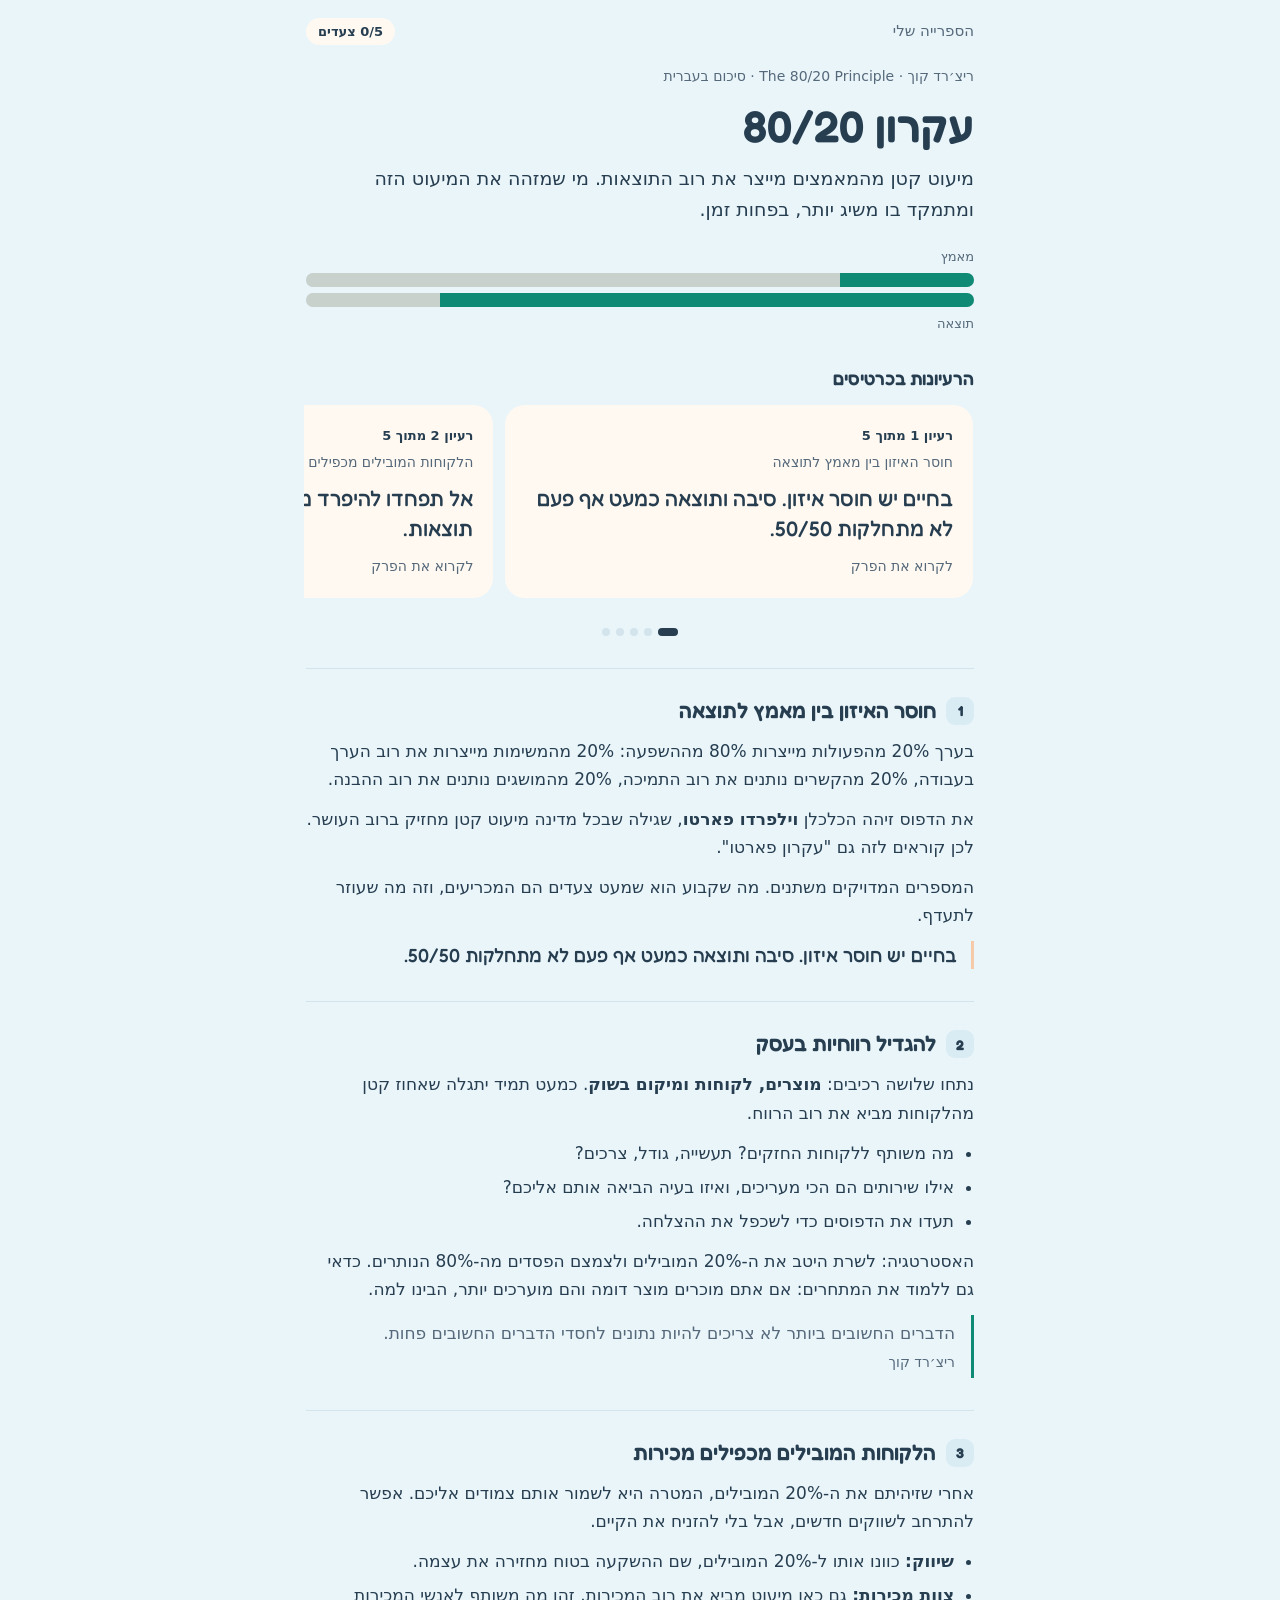
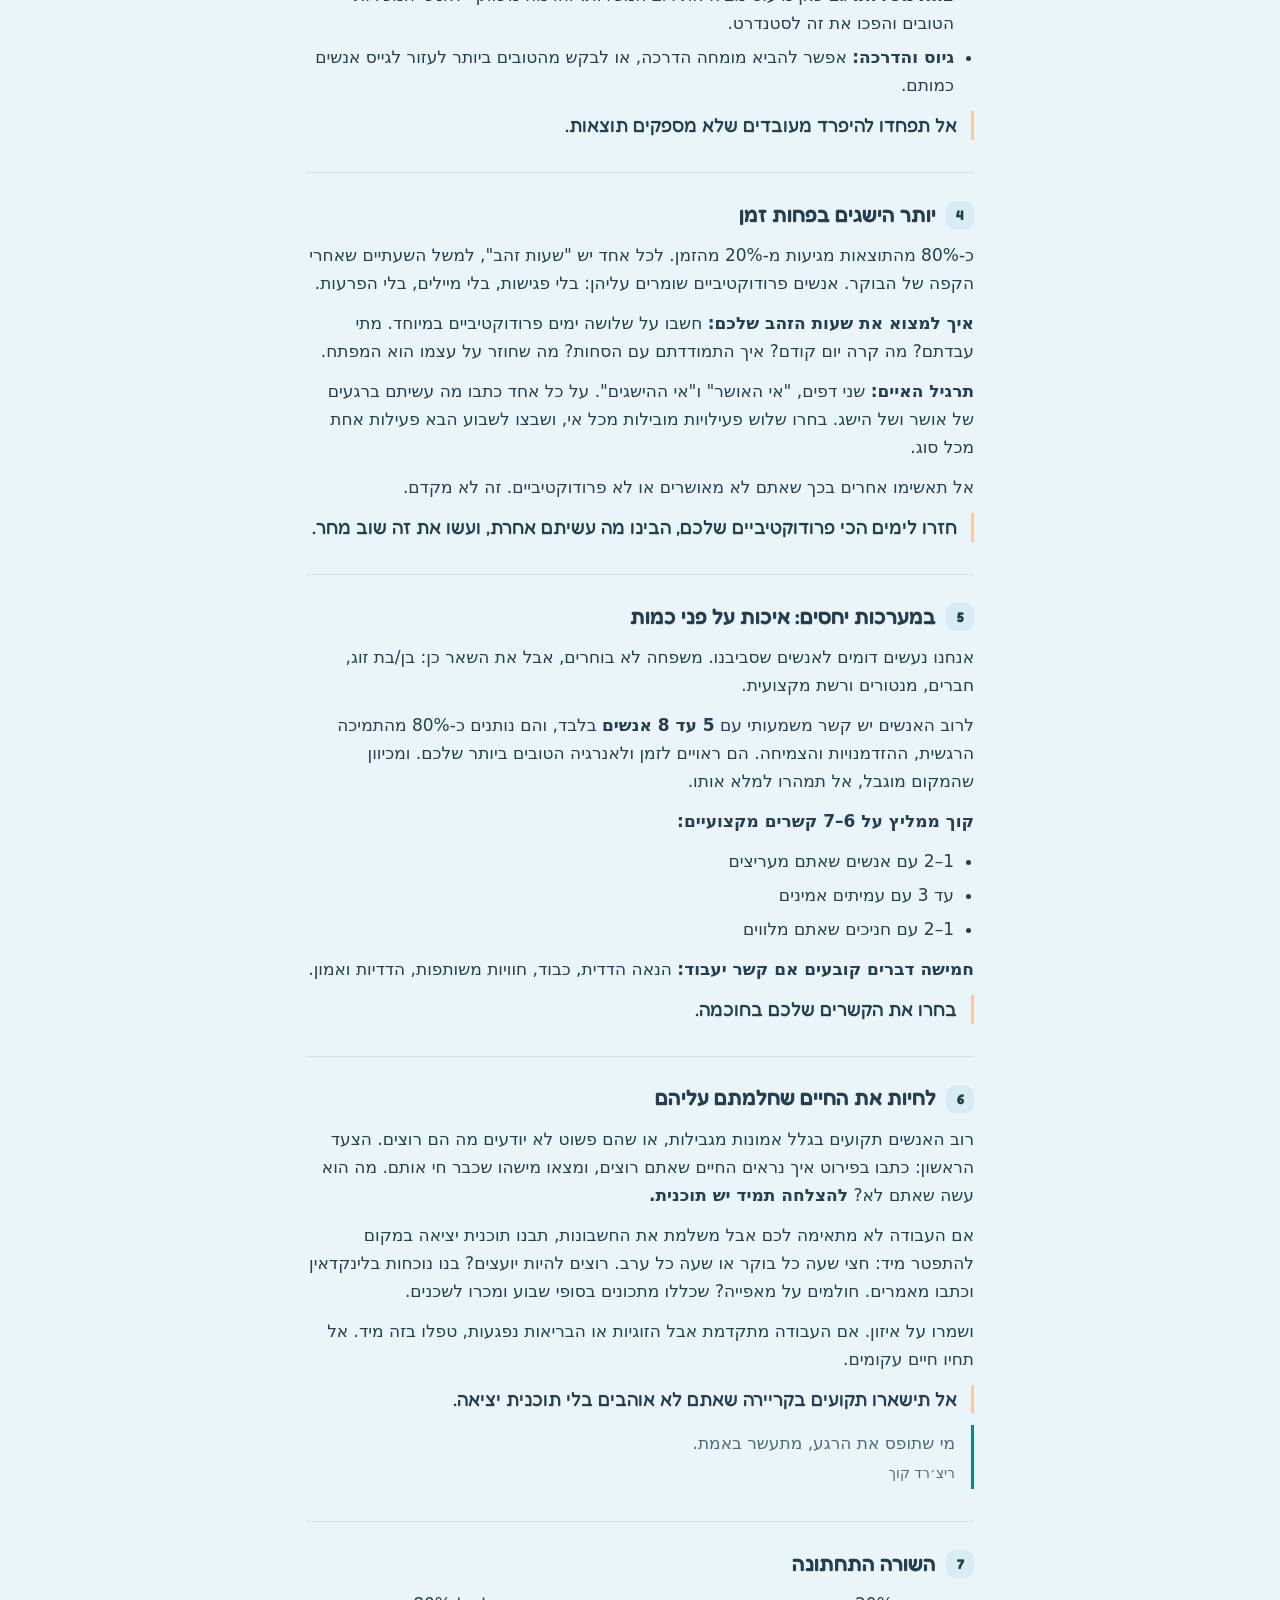
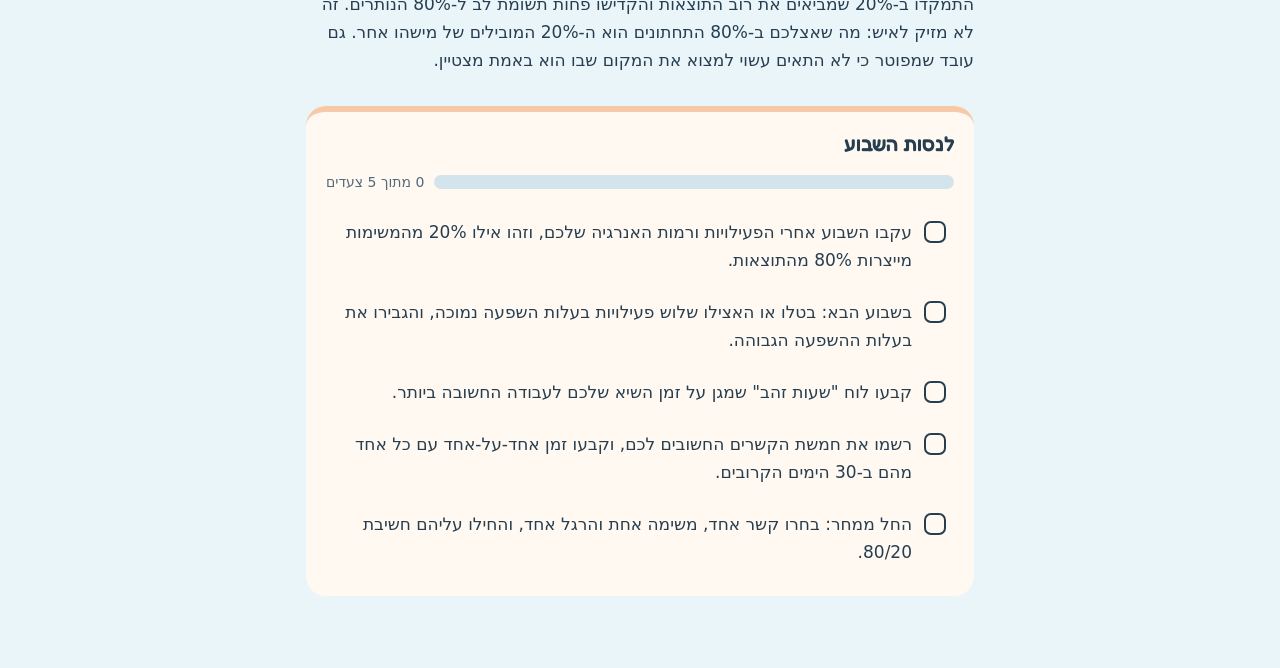
==== commit 19eac97b: "Typography: Fredoka for headings and ideas, Google Sans for text; mark English titles LTR Co-Authore" ====
--- a/books/80-20-principle.html
+++ b/books/80-20-principle.html
@@ -10,7 +10,7 @@
 <meta name="apple-mobile-web-app-title" content="הספרייה">
 <meta name="theme-color" content="#EAF5FA">
 <link rel="preconnect" href="https://fonts.googleapis.com">
-<link rel="stylesheet" href="https://fonts.googleapis.com/css2?family=Frank+Ruhl+Libre:wght@500;700&family=Rubik:wght@400;500;700;800&display=swap">
+<link rel="stylesheet" href="https://fonts.googleapis.com/css2?family=Fredoka:wght@500;600;700&family=Google+Sans:wght@400;500;700&display=swap">
 <link rel="stylesheet" href="../assets/book.css">
 <script src="../assets/book.js" defer></script>
 <style>
@@ -28,7 +28,7 @@
 <nav class="topnav"><a href="../">הספרייה שלי</a></nav>
 <div class="wrap">
   <header>
-    <div class="meta">ריצ׳רד קוך · The 80/20 Principle · סיכום בעברית</div>
+    <div class="meta">ריצ׳רד קוך · <bdi dir="ltr">The 80/20 Principle</bdi> · סיכום בעברית</div>
     <h1>עקרון 80/20</h1>
     <p class="lead">מיעוט קטן מהמאמצים מייצר את רוב התוצאות. מי שמזהה את המיעוט הזה ומתמקד בו משיג יותר, בפחות זמן.</p>
     <div class="split" aria-label="20 אחוז מהמאמץ מייצרים 80 אחוז מהתוצאות">
--- a/assets/book.css
+++ b/assets/book.css
@@ -13,9 +13,9 @@
 .wrap{direction:rtl;max-width:700px;margin:0 auto;padding-block:20px 72px;
   padding-left:max(16px,env(safe-area-inset-left,0px));padding-right:max(16px,env(safe-area-inset-right,0px));
   display:flex;flex-direction:column;gap:32px}
-h1,h2,h3{font-family:var(--font);text-wrap:balance;margin:0;line-height:1.25}
-h1{font-family:var(--serif);font-size:clamp(30px,6.5vw,44px);font-weight:700;line-height:1.15}
-h2{font-size:21px;font-weight:700;display:flex;gap:10px;align-items:center}
+h1,h2,h3{font-family:var(--serif);text-wrap:balance;margin:0;line-height:1.25}
+h1{font-family:var(--serif);font-size:clamp(30px,6.5vw,44px);font-weight:600;line-height:1.15}
+h2{font-size:21px;font-weight:600;display:flex;gap:10px;align-items:center}
 h2 .n{flex:none;width:28px;height:28px;border-radius:9px;background:var(--primary-soft);color:var(--fg);display:grid;place-items:center;font-size:14px;font-weight:700;font-variant-numeric:tabular-nums}
 p{margin:0}
 ul{margin:0;padding-inline-start:20px;display:flex;flex-direction:column;gap:6px}
